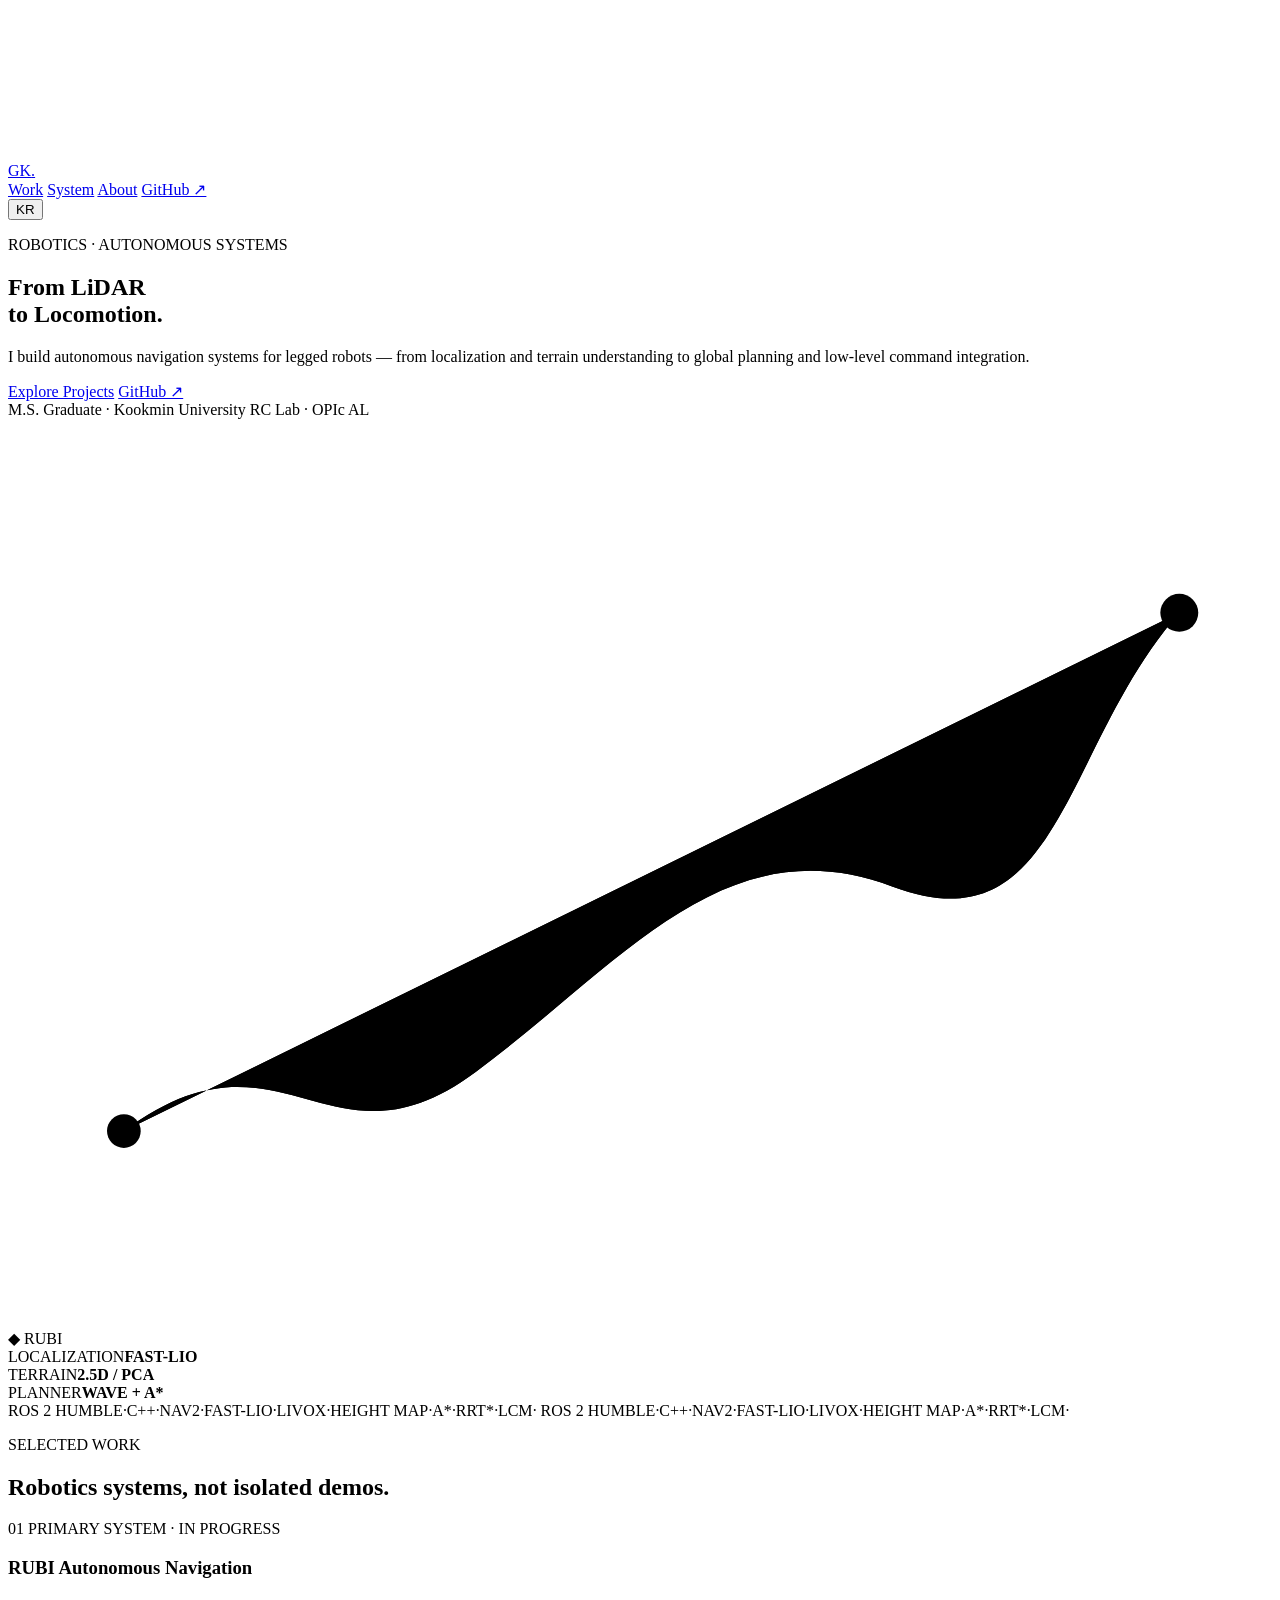
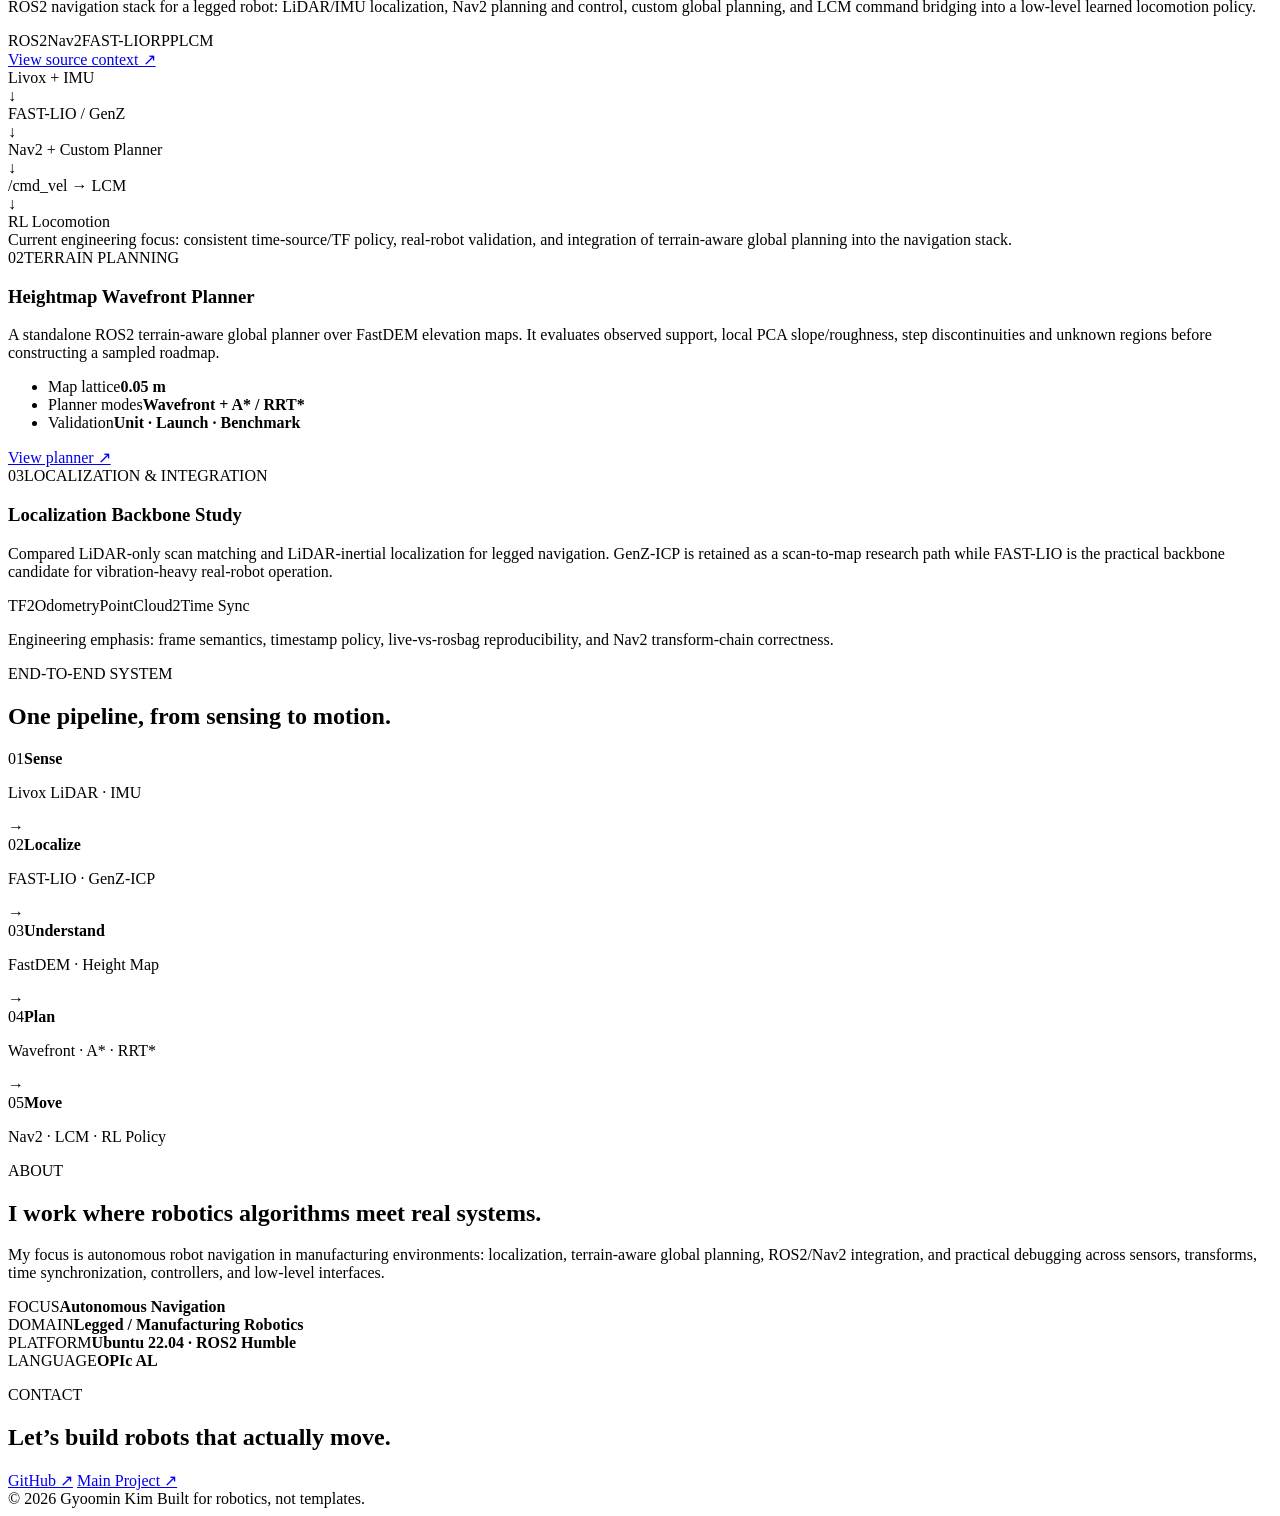
==== index.html @ ecca4120 "feat: add robotics portfolio landing page" ====
<!doctype html>
<html lang="en">
<head>
  <meta charset="utf-8" />
  <meta name="viewport" content="width=device-width, initial-scale=1" />
  <meta name="description" content="Gyoomin Kim — Robotics and Autonomous Systems Engineer. ROS2, Navigation, Localization, Terrain-aware Planning, and Legged Robot Integration." />
  <meta name="theme-color" content="#070b0d" />
  <title>Gyoomin Kim · Robotics & Autonomous Systems</title>
  <link rel="preconnect" href="https://fonts.googleapis.com">
  <link rel="preconnect" href="https://fonts.gstatic.com" crossorigin>
  <link href="https://fonts.googleapis.com/css2?family=Inter:wght@400;500;600;700;800&family=JetBrains+Mono:wght@400;500;600&display=swap" rel="stylesheet">
  <link rel="stylesheet" href="styles.css" />
</head>
<body>
  <canvas id="pointcloud" aria-hidden="true"></canvas>
  <div class="noise" aria-hidden="true"></div>

  <header class="site-header">
    <a class="brand" href="#top" aria-label="Home">GK<span class="brand-dot">.</span></a>
    <nav class="nav" aria-label="Primary navigation">
      <a href="#work">Work</a>
      <a href="#system">System</a>
      <a href="#about">About</a>
      <a href="https://github.com/Kimgyoomin" target="_blank" rel="noreferrer">GitHub ↗</a>
    </nav>
    <button id="langToggle" class="lang-toggle" type="button" aria-label="Toggle language">KR</button>
  </header>

  <main id="top">
    <section class="hero section-shell">
      <div class="hero-copy reveal">
        <p class="eyebrow" data-en="ROBOTICS · AUTONOMOUS SYSTEMS" data-ko="로보틱스 · 자율 시스템">ROBOTICS · AUTONOMOUS SYSTEMS</p>
        <h1>
          <span data-en="From LiDAR" data-ko="LiDAR에서">From LiDAR</span><br />
          <span class="accent-text" data-en="to Locomotion." data-ko="Locomotion까지.">to Locomotion.</span>
        </h1>
        <p class="hero-lead" data-en="I build autonomous navigation systems for legged robots — from localization and terrain understanding to global planning and low-level command integration." data-ko="Legged robot을 위한 자율주행 시스템을 만듭니다. Localization과 지형 이해부터 Global Planning, Low-level command 연동까지 하나의 시스템으로 연결합니다.">I build autonomous navigation systems for legged robots — from localization and terrain understanding to global planning and low-level command integration.</p>
        <div class="hero-actions">
          <a class="btn btn-primary" href="#work" data-en="Explore Projects" data-ko="프로젝트 보기">Explore Projects</a>
          <a class="btn btn-ghost" href="https://github.com/Kimgyoomin" target="_blank" rel="noreferrer">GitHub ↗</a>
        </div>
        <div class="status-line">
          <span class="status-dot"></span>
          <span data-en="M.S. Graduate · Kookmin University RC Lab · OPIc AL" data-ko="석사 졸업 · 국민대학교 RC Lab · OPIc AL">M.S. Graduate · Kookmin University RC Lab · OPIc AL</span>
        </div>
      </div>

      <div class="hero-viz reveal delay-1" aria-label="Autonomous navigation pipeline visualization">
        <div class="viz-grid"></div>
        <svg class="route-svg" viewBox="0 0 600 430" role="img" aria-label="Terrain-aware navigation route">
          <path class="route-shadow" d="M55 338 C130 282, 152 362, 222 310 S340 192, 420 222 S500 156, 556 92" />
          <path class="route" d="M55 338 C130 282, 152 362, 222 310 S340 192, 420 222 S500 156, 556 92" />
          <circle class="route-start" cx="55" cy="338" r="8" />
          <circle class="route-goal" cx="556" cy="92" r="9" />
        </svg>
        <div class="robot-chip">
          <span class="robot-icon">◆</span>
          <span>RUBI</span>
        </div>
        <div class="telemetry telemetry-a"><span>LOCALIZATION</span><strong>FAST-LIO</strong></div>
        <div class="telemetry telemetry-b"><span>TERRAIN</span><strong>2.5D / PCA</strong></div>
        <div class="telemetry telemetry-c"><span>PLANNER</span><strong>WAVE + A*</strong></div>
      </div>
    </section>

    <section class="stack-strip" aria-label="Core technology stack">
      <div class="marquee">
        <div class="marquee-track">
          <span>ROS 2 HUMBLE</span><i>·</i><span>C++</span><i>·</i><span>NAV2</span><i>·</i><span>FAST-LIO</span><i>·</i><span>LIVOX</span><i>·</i><span>HEIGHT MAP</span><i>·</i><span>A*</span><i>·</i><span>RRT*</span><i>·</i><span>LCM</span><i>·</i>
          <span>ROS 2 HUMBLE</span><i>·</i><span>C++</span><i>·</i><span>NAV2</span><i>·</i><span>FAST-LIO</span><i>·</i><span>LIVOX</span><i>·</i><span>HEIGHT MAP</span><i>·</i><span>A*</span><i>·</i><span>RRT*</span><i>·</i><span>LCM</span><i>·</i>
        </div>
      </div>
    </section>

    <section id="work" class="section-shell work-section">
      <div class="section-heading reveal">
        <p class="eyebrow" data-en="SELECTED WORK" data-ko="주요 프로젝트">SELECTED WORK</p>
        <h2 data-en="Robotics systems, not isolated demos." data-ko="단일 데모가 아닌, 연결된 로봇 시스템.">Robotics systems, not isolated demos.</h2>
      </div>

      <article class="project-card project-featured reveal">
        <div class="project-meta">
          <span class="project-index">01</span>
          <span class="project-state" data-en="PRIMARY SYSTEM · IN PROGRESS" data-ko="메인 시스템 · 진행 중">PRIMARY SYSTEM · IN PROGRESS</span>
        </div>
        <div class="project-grid">
          <div>
            <h3>RUBI Autonomous Navigation</h3>
            <p data-en="ROS2 navigation stack for a legged robot: LiDAR/IMU localization, Nav2 planning and control, custom global planning, and LCM command bridging into a low-level learned locomotion policy." data-ko="Legged robot을 위한 ROS2 자율주행 스택입니다. LiDAR/IMU Localization, Nav2 Planning/Control, Custom Global Planning, 그리고 LCM을 통한 Low-level 학습 보행 제어기 연동까지 포함합니다.">ROS2 navigation stack for a legged robot: LiDAR/IMU localization, Nav2 planning and control, custom global planning, and LCM command bridging into a low-level learned locomotion policy.</p>
            <div class="tag-row">
              <span>ROS2</span><span>Nav2</span><span>FAST-LIO</span><span>RPP</span><span>LCM</span>
            </div>
            <a class="text-link" href="https://github.com/Kimgyoomin/navigation_real/tree/rubi_simulation" target="_blank" rel="noreferrer" data-en="View source context ↗" data-ko="소스 보기 ↗">View source context ↗</a>
          </div>
          <div class="mini-architecture" aria-label="RUBI system architecture">
            <div class="arch-node">Livox + IMU</div><span>↓</span>
            <div class="arch-node">FAST-LIO / GenZ</div><span>↓</span>
            <div class="arch-node highlight">Nav2 + Custom Planner</div><span>↓</span>
            <div class="arch-node">/cmd_vel → LCM</div><span>↓</span>
            <div class="arch-node">RL Locomotion</div>
          </div>
        </div>
        <div class="project-footnote" data-en="Current engineering focus: consistent time-source/TF policy, real-robot validation, and integration of terrain-aware global planning into the navigation stack." data-ko="현재 핵심 작업: Time-source/TF 정책 통일, 실차 검증, Terrain-aware Global Planning의 Navigation stack 통합.">Current engineering focus: consistent time-source/TF policy, real-robot validation, and integration of terrain-aware global planning into the navigation stack.</div>
      </article>

      <div class="project-pair">
        <article class="project-card reveal">
          <div class="project-meta"><span class="project-index">02</span><span class="project-state">TERRAIN PLANNING</span></div>
          <h3>Heightmap Wavefront Planner</h3>
          <p data-en="A standalone ROS2 terrain-aware global planner over FastDEM elevation maps. It evaluates observed support, local PCA slope/roughness, step discontinuities and unknown regions before constructing a sampled roadmap." data-ko="FastDEM Elevation Map 위에서 동작하는 ROS2 Terrain-aware Global Planner입니다. Observed support, PCA 기반 slope/roughness, step discontinuity, unknown 영역을 평가한 뒤 sampled roadmap을 구성합니다.">A standalone ROS2 terrain-aware global planner over FastDEM elevation maps. It evaluates observed support, local PCA slope/roughness, step discontinuities and unknown regions before constructing a sampled roadmap.</p>
          <ul class="metric-list">
            <li><span>Map lattice</span><strong>0.05 m</strong></li>
            <li><span>Planner modes</span><strong>Wavefront + A* / RRT*</strong></li>
            <li><span>Validation</span><strong>Unit · Launch · Benchmark</strong></li>
          </ul>
          <a class="text-link" href="https://github.com/Kimgyoomin/navigation_real/tree/rubi_simulation/rubi_heightmap_wavefront_planner" target="_blank" rel="noreferrer">View planner ↗</a>
        </article>

        <article class="project-card reveal delay-1">
          <div class="project-meta"><span class="project-index">03</span><span class="project-state">LOCALIZATION & INTEGRATION</span></div>
          <h3>Localization Backbone Study</h3>
          <p data-en="Compared LiDAR-only scan matching and LiDAR-inertial localization for legged navigation. GenZ-ICP is retained as a scan-to-map research path while FAST-LIO is the practical backbone candidate for vibration-heavy real-robot operation." data-ko="Legged robot navigation을 위해 LiDAR-only scan matching과 LiDAR-Inertial Localization을 비교했습니다. GenZ-ICP는 scan-to-map 연구 경로로 유지하고, 실차 backbone은 FAST-LIO 계열을 중심으로 통합하고 있습니다.">Compared LiDAR-only scan matching and LiDAR-inertial localization for legged navigation. GenZ-ICP is retained as a scan-to-map research path while FAST-LIO is the practical backbone candidate for vibration-heavy real-robot operation.</p>
          <div class="tag-row"><span>TF2</span><span>Odometry</span><span>PointCloud2</span><span>Time Sync</span></div>
          <p class="small-note" data-en="Engineering emphasis: frame semantics, timestamp policy, live-vs-rosbag reproducibility, and Nav2 transform-chain correctness." data-ko="핵심 엔지니어링 포인트: Frame semantics, timestamp policy, live/rosbag 재현성, Nav2 transform chain 검증.">Engineering emphasis: frame semantics, timestamp policy, live-vs-rosbag reproducibility, and Nav2 transform-chain correctness.</p>
        </article>
      </div>
    </section>

    <section id="system" class="section-shell system-section">
      <div class="section-heading reveal">
        <p class="eyebrow" data-en="END-TO-END SYSTEM" data-ko="END-TO-END 시스템">END-TO-END SYSTEM</p>
        <h2 data-en="One pipeline, from sensing to motion." data-ko="센싱부터 모션까지, 하나의 파이프라인.">One pipeline, from sensing to motion.</h2>
      </div>
      <div class="pipeline reveal">
        <div class="pipeline-step"><span>01</span><strong>Sense</strong><p>Livox LiDAR · IMU</p></div>
        <div class="pipeline-arrow">→</div>
        <div class="pipeline-step"><span>02</span><strong>Localize</strong><p>FAST-LIO · GenZ-ICP</p></div>
        <div class="pipeline-arrow">→</div>
        <div class="pipeline-step"><span>03</span><strong>Understand</strong><p>FastDEM · Height Map</p></div>
        <div class="pipeline-arrow">→</div>
        <div class="pipeline-step"><span>04</span><strong>Plan</strong><p>Wavefront · A* · RRT*</p></div>
        <div class="pipeline-arrow">→</div>
        <div class="pipeline-step"><span>05</span><strong>Move</strong><p>Nav2 · LCM · RL Policy</p></div>
      </div>
    </section>

    <section id="about" class="section-shell about-section">
      <div class="about-copy reveal">
        <p class="eyebrow" data-en="ABOUT" data-ko="소개">ABOUT</p>
        <h2 data-en="I work where robotics algorithms meet real systems." data-ko="로봇 알고리즘과 실제 시스템이 만나는 지점을 다룹니다.">I work where robotics algorithms meet real systems.</h2>
        <p data-en="My focus is autonomous robot navigation in manufacturing environments: localization, terrain-aware global planning, ROS2/Nav2 integration, and practical debugging across sensors, transforms, time synchronization, controllers, and low-level interfaces." data-ko="제조 환경 자율주행을 중심으로 Localization, Terrain-aware Global Planning, ROS2/Nav2 통합을 연구합니다. 센서, TF, Time synchronization, Controller, Low-level interface 사이에서 발생하는 실제 시스템 문제를 함께 다룹니다.">My focus is autonomous robot navigation in manufacturing environments: localization, terrain-aware global planning, ROS2/Nav2 integration, and practical debugging across sensors, transforms, time synchronization, controllers, and low-level interfaces.</p>
      </div>
      <div class="about-facts reveal delay-1">
        <div><span>FOCUS</span><strong>Autonomous Navigation</strong></div>
        <div><span>DOMAIN</span><strong>Legged / Manufacturing Robotics</strong></div>
        <div><span>PLATFORM</span><strong>Ubuntu 22.04 · ROS2 Humble</strong></div>
        <div><span>LANGUAGE</span><strong>OPIc AL</strong></div>
      </div>
    </section>

    <section class="contact-section section-shell reveal">
      <p class="eyebrow">CONTACT</p>
      <h2 data-en="Let’s build robots that actually move." data-ko="실제로 움직이는 로봇 시스템을 만들고 싶습니다.">Let’s build robots that actually move.</h2>
      <div class="hero-actions">
        <a class="btn btn-primary" href="https://github.com/Kimgyoomin" target="_blank" rel="noreferrer">GitHub ↗</a>
        <a class="btn btn-ghost" href="https://github.com/Kimgyoomin/navigation_real/tree/rubi_simulation" target="_blank" rel="noreferrer" data-en="Main Project ↗" data-ko="메인 프로젝트 ↗">Main Project ↗</a>
      </div>
    </section>
  </main>

  <footer>
    <span>© 2026 Gyoomin Kim</span>
    <span>Built for robotics, not templates.</span>
  </footer>

  <script src="script.js"></script>
</body>
</html>
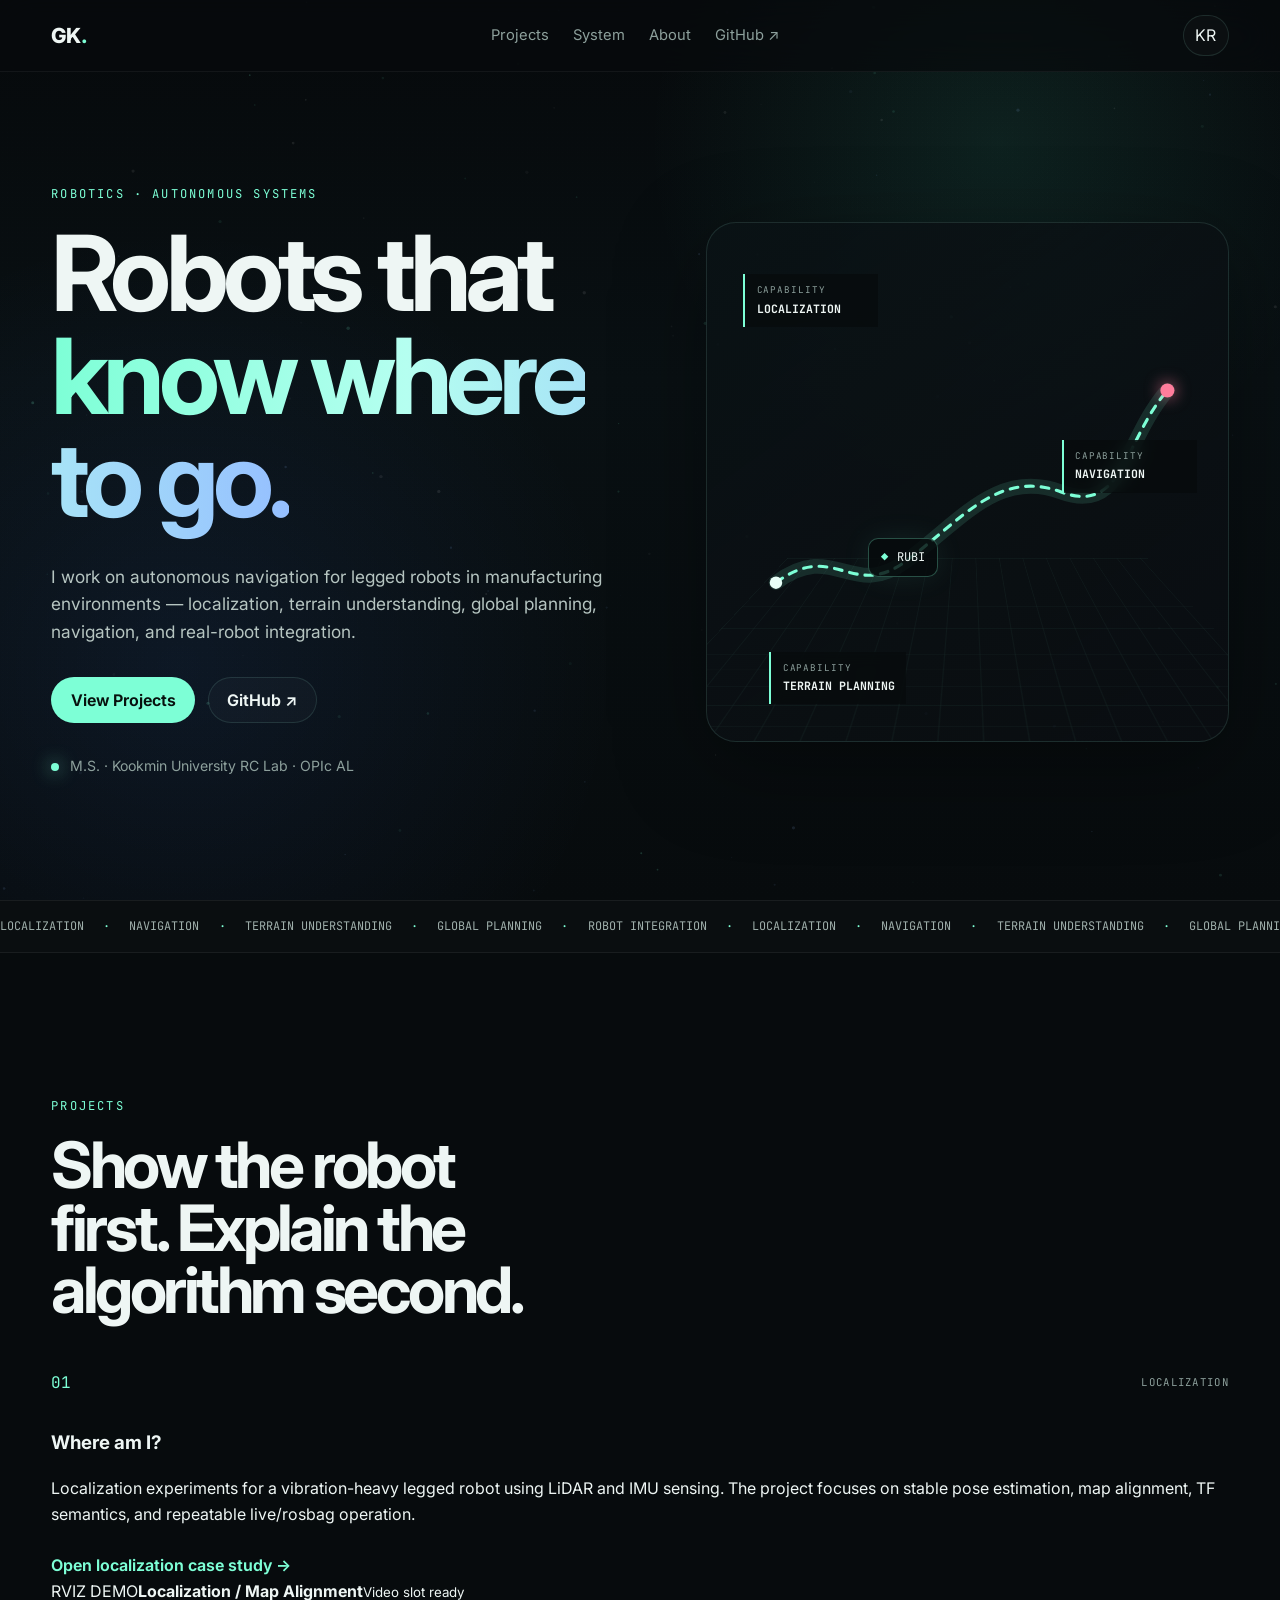
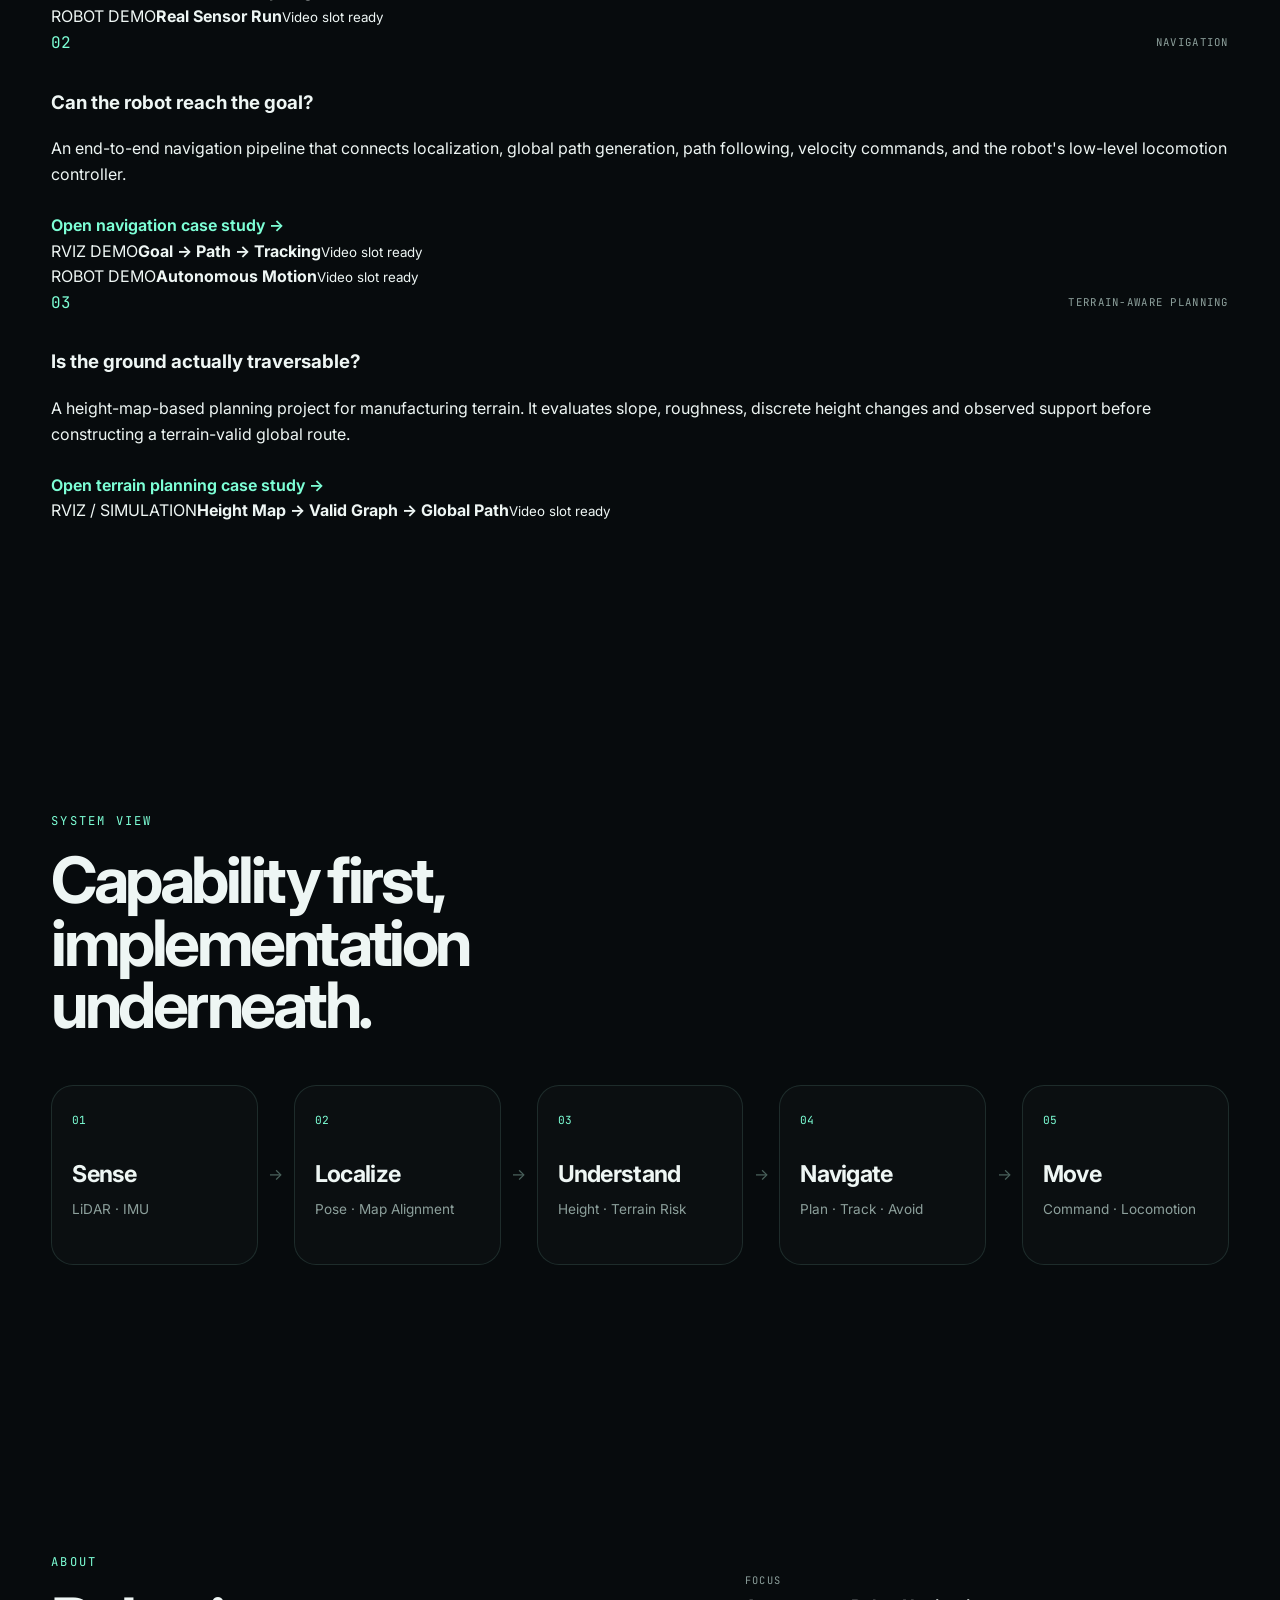
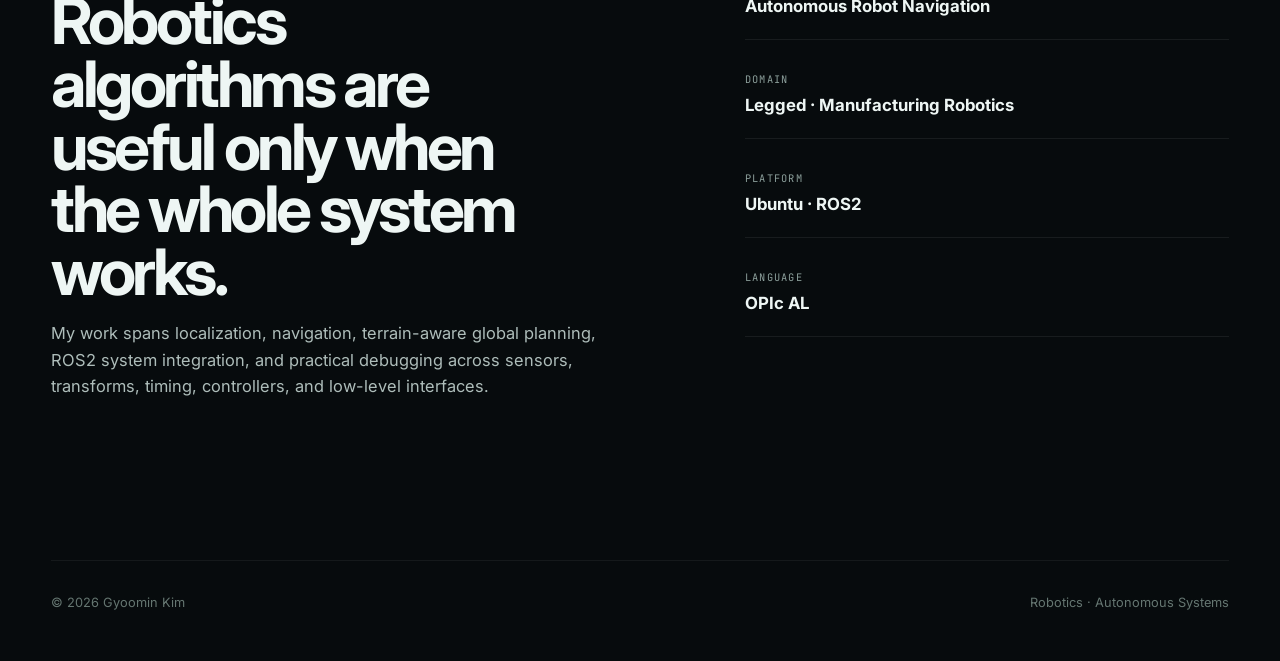
==== commit e838c4ae: "refactor: organize portfolio by robotics capabilities" ====
--- a/index.html
+++ b/index.html
@@ -3,13 +3,14 @@
 <head>
   <meta charset="utf-8" />
   <meta name="viewport" content="width=device-width, initial-scale=1" />
-  <meta name="description" content="Gyoomin Kim — Robotics and Autonomous Systems Engineer. ROS2, Navigation, Localization, Terrain-aware Planning, and Legged Robot Integration." />
+  <meta name="description" content="Gyoomin Kim — Robotics and Autonomous Systems Engineer focused on localization, navigation, terrain-aware planning, and real-robot integration." />
   <meta name="theme-color" content="#070b0d" />
   <title>Gyoomin Kim · Robotics & Autonomous Systems</title>
   <link rel="preconnect" href="https://fonts.googleapis.com">
   <link rel="preconnect" href="https://fonts.gstatic.com" crossorigin>
   <link href="https://fonts.googleapis.com/css2?family=Inter:wght@400;500;600;700;800&family=JetBrains+Mono:wght@400;500;600&display=swap" rel="stylesheet">
   <link rel="stylesheet" href="styles.css" />
+  <link rel="stylesheet" href="v2.css" />
 </head>
 <body>
   <canvas id="pointcloud" aria-hidden="true"></canvas>
@@ -18,7 +19,7 @@
   <header class="site-header">
     <a class="brand" href="#top" aria-label="Home">GK<span class="brand-dot">.</span></a>
     <nav class="nav" aria-label="Primary navigation">
-      <a href="#work">Work</a>
+      <a href="#projects">Projects</a>
       <a href="#system">System</a>
       <a href="#about">About</a>
       <a href="https://github.com/Kimgyoomin" target="_blank" rel="noreferrer">GitHub ↗</a>
@@ -27,152 +28,103 @@
   </header>
 
   <main id="top">
-    <section class="hero section-shell">
+    <section class="hero section-shell hero-v2">
       <div class="hero-copy reveal">
         <p class="eyebrow" data-en="ROBOTICS · AUTONOMOUS SYSTEMS" data-ko="로보틱스 · 자율 시스템">ROBOTICS · AUTONOMOUS SYSTEMS</p>
-        <h1>
-          <span data-en="From LiDAR" data-ko="LiDAR에서">From LiDAR</span><br />
-          <span class="accent-text" data-en="to Locomotion." data-ko="Locomotion까지.">to Locomotion.</span>
-        </h1>
-        <p class="hero-lead" data-en="I build autonomous navigation systems for legged robots — from localization and terrain understanding to global planning and low-level command integration." data-ko="Legged robot을 위한 자율주행 시스템을 만듭니다. Localization과 지형 이해부터 Global Planning, Low-level command 연동까지 하나의 시스템으로 연결합니다.">I build autonomous navigation systems for legged robots — from localization and terrain understanding to global planning and low-level command integration.</p>
+        <h1><span data-en="Robots that" data-ko="현장에서">Robots that</span><br><span class="accent-text" data-en="know where to go." data-ko="길을 아는 로봇.">know where to go.</span></h1>
+        <p class="hero-lead" data-en="I work on autonomous navigation for legged robots in manufacturing environments — localization, terrain understanding, global planning, navigation, and real-robot integration." data-ko="제조 환경의 Legged Robot 자율주행을 연구합니다. Localization, 지형 이해, Global Planning, Navigation, 그리고 실제 로봇 시스템 통합까지 다룹니다.">I work on autonomous navigation for legged robots in manufacturing environments — localization, terrain understanding, global planning, navigation, and real-robot integration.</p>
         <div class="hero-actions">
-          <a class="btn btn-primary" href="#work" data-en="Explore Projects" data-ko="프로젝트 보기">Explore Projects</a>
+          <a class="btn btn-primary" href="#projects" data-en="View Projects" data-ko="프로젝트 보기">View Projects</a>
           <a class="btn btn-ghost" href="https://github.com/Kimgyoomin" target="_blank" rel="noreferrer">GitHub ↗</a>
         </div>
-        <div class="status-line">
-          <span class="status-dot"></span>
-          <span data-en="M.S. Graduate · Kookmin University RC Lab · OPIc AL" data-ko="석사 졸업 · 국민대학교 RC Lab · OPIc AL">M.S. Graduate · Kookmin University RC Lab · OPIc AL</span>
-        </div>
+        <div class="status-line"><span class="status-dot"></span><span data-en="M.S. · Kookmin University RC Lab · OPIc AL" data-ko="석사 · 국민대학교 RC Lab · OPIc AL">M.S. · Kookmin University RC Lab · OPIc AL</span></div>
       </div>
 
-      <div class="hero-viz reveal delay-1" aria-label="Autonomous navigation pipeline visualization">
+      <div class="hero-viz reveal delay-1" aria-label="Autonomous robot navigation visualization">
         <div class="viz-grid"></div>
-        <svg class="route-svg" viewBox="0 0 600 430" role="img" aria-label="Terrain-aware navigation route">
+        <svg class="route-svg" viewBox="0 0 600 430" role="img" aria-label="Robot navigation route">
           <path class="route-shadow" d="M55 338 C130 282, 152 362, 222 310 S340 192, 420 222 S500 156, 556 92" />
           <path class="route" d="M55 338 C130 282, 152 362, 222 310 S340 192, 420 222 S500 156, 556 92" />
           <circle class="route-start" cx="55" cy="338" r="8" />
           <circle class="route-goal" cx="556" cy="92" r="9" />
         </svg>
-        <div class="robot-chip">
-          <span class="robot-icon">◆</span>
-          <span>RUBI</span>
-        </div>
-        <div class="telemetry telemetry-a"><span>LOCALIZATION</span><strong>FAST-LIO</strong></div>
-        <div class="telemetry telemetry-b"><span>TERRAIN</span><strong>2.5D / PCA</strong></div>
-        <div class="telemetry telemetry-c"><span>PLANNER</span><strong>WAVE + A*</strong></div>
+        <div class="robot-chip"><span class="robot-icon">◆</span><span>RUBI</span></div>
+        <div class="telemetry telemetry-a"><span>CAPABILITY</span><strong>LOCALIZATION</strong></div>
+        <div class="telemetry telemetry-b"><span>CAPABILITY</span><strong>NAVIGATION</strong></div>
+        <div class="telemetry telemetry-c"><span>CAPABILITY</span><strong>TERRAIN PLANNING</strong></div>
       </div>
     </section>
 
-    <section class="stack-strip" aria-label="Core technology stack">
-      <div class="marquee">
-        <div class="marquee-track">
-          <span>ROS 2 HUMBLE</span><i>·</i><span>C++</span><i>·</i><span>NAV2</span><i>·</i><span>FAST-LIO</span><i>·</i><span>LIVOX</span><i>·</i><span>HEIGHT MAP</span><i>·</i><span>A*</span><i>·</i><span>RRT*</span><i>·</i><span>LCM</span><i>·</i>
-          <span>ROS 2 HUMBLE</span><i>·</i><span>C++</span><i>·</i><span>NAV2</span><i>·</i><span>FAST-LIO</span><i>·</i><span>LIVOX</span><i>·</i><span>HEIGHT MAP</span><i>·</i><span>A*</span><i>·</i><span>RRT*</span><i>·</i><span>LCM</span><i>·</i>
-        </div>
-      </div>
+    <section class="stack-strip" aria-label="Robotics capability areas">
+      <div class="marquee"><div class="marquee-track">
+        <span>LOCALIZATION</span><i>·</i><span>NAVIGATION</span><i>·</i><span>TERRAIN UNDERSTANDING</span><i>·</i><span>GLOBAL PLANNING</span><i>·</i><span>ROBOT INTEGRATION</span><i>·</i>
+        <span>LOCALIZATION</span><i>·</i><span>NAVIGATION</span><i>·</i><span>TERRAIN UNDERSTANDING</span><i>·</i><span>GLOBAL PLANNING</span><i>·</i><span>ROBOT INTEGRATION</span><i>·</i>
+      </div></div>
     </section>
 
-    <section id="work" class="section-shell work-section">
+    <section id="projects" class="section-shell work-section">
       <div class="section-heading reveal">
-        <p class="eyebrow" data-en="SELECTED WORK" data-ko="주요 프로젝트">SELECTED WORK</p>
-        <h2 data-en="Robotics systems, not isolated demos." data-ko="단일 데모가 아닌, 연결된 로봇 시스템.">Robotics systems, not isolated demos.</h2>
+        <p class="eyebrow" data-en="PROJECTS" data-ko="프로젝트">PROJECTS</p>
+        <h2 data-en="Show the robot first. Explain the algorithm second." data-ko="먼저 로봇이 무엇을 했는지, 그 다음 알고리즘을 설명합니다.">Show the robot first. Explain the algorithm second.</h2>
       </div>
 
-      <article class="project-card project-featured reveal">
-        <div class="project-meta">
-          <span class="project-index">01</span>
-          <span class="project-state" data-en="PRIMARY SYSTEM · IN PROGRESS" data-ko="메인 시스템 · 진행 중">PRIMARY SYSTEM · IN PROGRESS</span>
+      <article class="capability-card reveal">
+        <div class="capability-copy">
+          <div class="project-meta"><span class="project-index">01</span><span class="project-state">LOCALIZATION</span></div>
+          <h3 data-en="Where am I?" data-ko="로봇은 어디에 있는가?">Where am I?</h3>
+          <p data-en="Localization experiments for a vibration-heavy legged robot using LiDAR and IMU sensing. The project focuses on stable pose estimation, map alignment, TF semantics, and repeatable live/rosbag operation." data-ko="진동이 큰 Legged Robot에서 LiDAR와 IMU를 이용해 안정적인 위치 추정을 수행하는 프로젝트입니다. Pose estimation, map alignment, TF 구조, live/rosbag 재현성을 다룹니다.">Localization experiments for a vibration-heavy legged robot using LiDAR and IMU sensing. The project focuses on stable pose estimation, map alignment, TF semantics, and repeatable live/rosbag operation.</p>
+          <a class="text-link" href="localization.html" data-en="Open localization case study →" data-ko="Localization 상세 보기 →">Open localization case study →</a>
         </div>
-        <div class="project-grid">
-          <div>
-            <h3>RUBI Autonomous Navigation</h3>
-            <p data-en="ROS2 navigation stack for a legged robot: LiDAR/IMU localization, Nav2 planning and control, custom global planning, and LCM command bridging into a low-level learned locomotion policy." data-ko="Legged robot을 위한 ROS2 자율주행 스택입니다. LiDAR/IMU Localization, Nav2 Planning/Control, Custom Global Planning, 그리고 LCM을 통한 Low-level 학습 보행 제어기 연동까지 포함합니다.">ROS2 navigation stack for a legged robot: LiDAR/IMU localization, Nav2 planning and control, custom global planning, and LCM command bridging into a low-level learned locomotion policy.</p>
-            <div class="tag-row">
-              <span>ROS2</span><span>Nav2</span><span>FAST-LIO</span><span>RPP</span><span>LCM</span>
-            </div>
-            <a class="text-link" href="https://github.com/Kimgyoomin/navigation_real/tree/rubi_simulation" target="_blank" rel="noreferrer" data-en="View source context ↗" data-ko="소스 보기 ↗">View source context ↗</a>
-          </div>
-          <div class="mini-architecture" aria-label="RUBI system architecture">
-            <div class="arch-node">Livox + IMU</div><span>↓</span>
-            <div class="arch-node">FAST-LIO / GenZ</div><span>↓</span>
-            <div class="arch-node highlight">Nav2 + Custom Planner</div><span>↓</span>
-            <div class="arch-node">/cmd_vel → LCM</div><span>↓</span>
-            <div class="arch-node">RL Locomotion</div>
-          </div>
+        <div class="media-pair">
+          <div class="media-slot"><span>RVIZ DEMO</span><strong>Localization / Map Alignment</strong><small data-en="Video slot ready" data-ko="영상 삽입 예정">Video slot ready</small></div>
+          <div class="media-slot"><span>ROBOT DEMO</span><strong>Real Sensor Run</strong><small data-en="Video slot ready" data-ko="영상 삽입 예정">Video slot ready</small></div>
         </div>
-        <div class="project-footnote" data-en="Current engineering focus: consistent time-source/TF policy, real-robot validation, and integration of terrain-aware global planning into the navigation stack." data-ko="현재 핵심 작업: Time-source/TF 정책 통일, 실차 검증, Terrain-aware Global Planning의 Navigation stack 통합.">Current engineering focus: consistent time-source/TF policy, real-robot validation, and integration of terrain-aware global planning into the navigation stack.</div>
       </article>
 
-      <div class="project-pair">
-        <article class="project-card reveal">
-          <div class="project-meta"><span class="project-index">02</span><span class="project-state">TERRAIN PLANNING</span></div>
-          <h3>Heightmap Wavefront Planner</h3>
-          <p data-en="A standalone ROS2 terrain-aware global planner over FastDEM elevation maps. It evaluates observed support, local PCA slope/roughness, step discontinuities and unknown regions before constructing a sampled roadmap." data-ko="FastDEM Elevation Map 위에서 동작하는 ROS2 Terrain-aware Global Planner입니다. Observed support, PCA 기반 slope/roughness, step discontinuity, unknown 영역을 평가한 뒤 sampled roadmap을 구성합니다.">A standalone ROS2 terrain-aware global planner over FastDEM elevation maps. It evaluates observed support, local PCA slope/roughness, step discontinuities and unknown regions before constructing a sampled roadmap.</p>
-          <ul class="metric-list">
-            <li><span>Map lattice</span><strong>0.05 m</strong></li>
-            <li><span>Planner modes</span><strong>Wavefront + A* / RRT*</strong></li>
-            <li><span>Validation</span><strong>Unit · Launch · Benchmark</strong></li>
-          </ul>
-          <a class="text-link" href="https://github.com/Kimgyoomin/navigation_real/tree/rubi_simulation/rubi_heightmap_wavefront_planner" target="_blank" rel="noreferrer">View planner ↗</a>
-        </article>
+      <article class="capability-card reveal">
+        <div class="capability-copy">
+          <div class="project-meta"><span class="project-index">02</span><span class="project-state">NAVIGATION</span></div>
+          <h3 data-en="Can the robot reach the goal?" data-ko="로봇이 목표점까지 갈 수 있는가?">Can the robot reach the goal?</h3>
+          <p data-en="An end-to-end navigation pipeline that connects localization, global path generation, path following, velocity commands, and the robot's low-level locomotion controller." data-ko="Localization, Global Path 생성, Path Following, Velocity Command, 그리고 Low-level Locomotion Controller를 연결한 End-to-End Navigation 프로젝트입니다.">An end-to-end navigation pipeline that connects localization, global path generation, path following, velocity commands, and the robot's low-level locomotion controller.</p>
+          <a class="text-link" href="navigation.html" data-en="Open navigation case study →" data-ko="Navigation 상세 보기 →">Open navigation case study →</a>
+        </div>
+        <div class="media-pair">
+          <div class="media-slot"><span>RVIZ DEMO</span><strong>Goal → Path → Tracking</strong><small data-en="Video slot ready" data-ko="영상 삽입 예정">Video slot ready</small></div>
+          <div class="media-slot"><span>ROBOT DEMO</span><strong>Autonomous Motion</strong><small data-en="Video slot ready" data-ko="영상 삽입 예정">Video slot ready</small></div>
+        </div>
+      </article>
 
-        <article class="project-card reveal delay-1">
-          <div class="project-meta"><span class="project-index">03</span><span class="project-state">LOCALIZATION & INTEGRATION</span></div>
-          <h3>Localization Backbone Study</h3>
-          <p data-en="Compared LiDAR-only scan matching and LiDAR-inertial localization for legged navigation. GenZ-ICP is retained as a scan-to-map research path while FAST-LIO is the practical backbone candidate for vibration-heavy real-robot operation." data-ko="Legged robot navigation을 위해 LiDAR-only scan matching과 LiDAR-Inertial Localization을 비교했습니다. GenZ-ICP는 scan-to-map 연구 경로로 유지하고, 실차 backbone은 FAST-LIO 계열을 중심으로 통합하고 있습니다.">Compared LiDAR-only scan matching and LiDAR-inertial localization for legged navigation. GenZ-ICP is retained as a scan-to-map research path while FAST-LIO is the practical backbone candidate for vibration-heavy real-robot operation.</p>
-          <div class="tag-row"><span>TF2</span><span>Odometry</span><span>PointCloud2</span><span>Time Sync</span></div>
-          <p class="small-note" data-en="Engineering emphasis: frame semantics, timestamp policy, live-vs-rosbag reproducibility, and Nav2 transform-chain correctness." data-ko="핵심 엔지니어링 포인트: Frame semantics, timestamp policy, live/rosbag 재현성, Nav2 transform chain 검증.">Engineering emphasis: frame semantics, timestamp policy, live-vs-rosbag reproducibility, and Nav2 transform-chain correctness.</p>
-        </article>
-      </div>
+      <article class="capability-card reveal">
+        <div class="capability-copy">
+          <div class="project-meta"><span class="project-index">03</span><span class="project-state">TERRAIN-AWARE PLANNING</span></div>
+          <h3 data-en="Is the ground actually traversable?" data-ko="이 지형을 실제로 통과할 수 있는가?">Is the ground actually traversable?</h3>
+          <p data-en="A height-map-based planning project for manufacturing terrain. It evaluates slope, roughness, discrete height changes and observed support before constructing a terrain-valid global route." data-ko="제조 환경의 Height Map을 이용해 slope, roughness, 단차, observed support를 평가하고, 실제 통과 가능한 지형 위에서 전역 경로를 생성하는 프로젝트입니다.">A height-map-based planning project for manufacturing terrain. It evaluates slope, roughness, discrete height changes and observed support before constructing a terrain-valid global route.</p>
+          <a class="text-link" href="terrain-planning.html" data-en="Open terrain planning case study →" data-ko="Terrain Planning 상세 보기 →">Open terrain planning case study →</a>
+        </div>
+        <div class="media-pair">
+          <div class="media-slot media-slot-wide"><span>RVIZ / SIMULATION</span><strong>Height Map → Valid Graph → Global Path</strong><small data-en="Video slot ready" data-ko="영상 삽입 예정">Video slot ready</small></div>
+        </div>
+      </article>
     </section>
 
     <section id="system" class="section-shell system-section">
-      <div class="section-heading reveal">
-        <p class="eyebrow" data-en="END-TO-END SYSTEM" data-ko="END-TO-END 시스템">END-TO-END SYSTEM</p>
-        <h2 data-en="One pipeline, from sensing to motion." data-ko="센싱부터 모션까지, 하나의 파이프라인.">One pipeline, from sensing to motion.</h2>
-      </div>
+      <div class="section-heading reveal"><p class="eyebrow" data-en="SYSTEM VIEW" data-ko="시스템 구조">SYSTEM VIEW</p><h2 data-en="Capability first, implementation underneath." data-ko="대표 페이지는 기능 중심, 구현은 세부 페이지에서.">Capability first, implementation underneath.</h2></div>
       <div class="pipeline reveal">
-        <div class="pipeline-step"><span>01</span><strong>Sense</strong><p>Livox LiDAR · IMU</p></div>
-        <div class="pipeline-arrow">→</div>
-        <div class="pipeline-step"><span>02</span><strong>Localize</strong><p>FAST-LIO · GenZ-ICP</p></div>
-        <div class="pipeline-arrow">→</div>
-        <div class="pipeline-step"><span>03</span><strong>Understand</strong><p>FastDEM · Height Map</p></div>
-        <div class="pipeline-arrow">→</div>
-        <div class="pipeline-step"><span>04</span><strong>Plan</strong><p>Wavefront · A* · RRT*</p></div>
-        <div class="pipeline-arrow">→</div>
-        <div class="pipeline-step"><span>05</span><strong>Move</strong><p>Nav2 · LCM · RL Policy</p></div>
+        <div class="pipeline-step"><span>01</span><strong>Sense</strong><p>LiDAR · IMU</p></div><div class="pipeline-arrow">→</div>
+        <div class="pipeline-step"><span>02</span><strong>Localize</strong><p>Pose · Map Alignment</p></div><div class="pipeline-arrow">→</div>
+        <div class="pipeline-step"><span>03</span><strong>Understand</strong><p>Height · Terrain Risk</p></div><div class="pipeline-arrow">→</div>
+        <div class="pipeline-step"><span>04</span><strong>Navigate</strong><p>Plan · Track · Avoid</p></div><div class="pipeline-arrow">→</div>
+        <div class="pipeline-step"><span>05</span><strong>Move</strong><p>Command · Locomotion</p></div>
       </div>
     </section>
 
     <section id="about" class="section-shell about-section">
-      <div class="about-copy reveal">
-        <p class="eyebrow" data-en="ABOUT" data-ko="소개">ABOUT</p>
-        <h2 data-en="I work where robotics algorithms meet real systems." data-ko="로봇 알고리즘과 실제 시스템이 만나는 지점을 다룹니다.">I work where robotics algorithms meet real systems.</h2>
-        <p data-en="My focus is autonomous robot navigation in manufacturing environments: localization, terrain-aware global planning, ROS2/Nav2 integration, and practical debugging across sensors, transforms, time synchronization, controllers, and low-level interfaces." data-ko="제조 환경 자율주행을 중심으로 Localization, Terrain-aware Global Planning, ROS2/Nav2 통합을 연구합니다. 센서, TF, Time synchronization, Controller, Low-level interface 사이에서 발생하는 실제 시스템 문제를 함께 다룹니다.">My focus is autonomous robot navigation in manufacturing environments: localization, terrain-aware global planning, ROS2/Nav2 integration, and practical debugging across sensors, transforms, time synchronization, controllers, and low-level interfaces.</p>
-      </div>
-      <div class="about-facts reveal delay-1">
-        <div><span>FOCUS</span><strong>Autonomous Navigation</strong></div>
-        <div><span>DOMAIN</span><strong>Legged / Manufacturing Robotics</strong></div>
-        <div><span>PLATFORM</span><strong>Ubuntu 22.04 · ROS2 Humble</strong></div>
-        <div><span>LANGUAGE</span><strong>OPIc AL</strong></div>
-      </div>
-    </section>
-
-    <section class="contact-section section-shell reveal">
-      <p class="eyebrow">CONTACT</p>
-      <h2 data-en="Let’s build robots that actually move." data-ko="실제로 움직이는 로봇 시스템을 만들고 싶습니다.">Let’s build robots that actually move.</h2>
-      <div class="hero-actions">
-        <a class="btn btn-primary" href="https://github.com/Kimgyoomin" target="_blank" rel="noreferrer">GitHub ↗</a>
-        <a class="btn btn-ghost" href="https://github.com/Kimgyoomin/navigation_real/tree/rubi_simulation" target="_blank" rel="noreferrer" data-en="Main Project ↗" data-ko="메인 프로젝트 ↗">Main Project ↗</a>
-      </div>
+      <div class="about-copy reveal"><p class="eyebrow" data-en="ABOUT" data-ko="소개">ABOUT</p><h2 data-en="Robotics algorithms are useful only when the whole system works." data-ko="알고리즘 하나보다, 전체 로봇 시스템이 실제로 동작하는 것을 중요하게 생각합니다.">Robotics algorithms are useful only when the whole system works.</h2><p data-en="My work spans localization, navigation, terrain-aware global planning, ROS2 system integration, and practical debugging across sensors, transforms, timing, controllers, and low-level interfaces." data-ko="Localization, Navigation, Terrain-aware Global Planning, ROS2 System Integration을 중심으로 센서, TF, 시간 동기화, Controller, Low-level Interface까지 실제 시스템 문제를 다룹니다.">My work spans localization, navigation, terrain-aware global planning, ROS2 system integration, and practical debugging across sensors, transforms, timing, controllers, and low-level interfaces.</p></div>
+      <div class="about-facts reveal delay-1"><div><span>FOCUS</span><strong>Autonomous Robot Navigation</strong></div><div><span>DOMAIN</span><strong>Legged · Manufacturing Robotics</strong></div><div><span>PLATFORM</span><strong>Ubuntu · ROS2</strong></div><div><span>LANGUAGE</span><strong>OPIc AL</strong></div></div>
     </section>
   </main>
 
-  <footer>
-    <span>© 2026 Gyoomin Kim</span>
-    <span>Built for robotics, not templates.</span>
-  </footer>
-
+  <footer><span>© 2026 Gyoomin Kim</span><span>Robotics · Autonomous Systems</span></footer>
   <script src="script.js"></script>
 </body>
 </html>
--- a/styles.css
+++ b/styles.css
@@ -0,0 +1,368 @@
+:root {
+  --bg: #070b0d;
+  --panel: rgba(14, 21, 24, 0.82);
+  --panel-2: rgba(19, 28, 32, 0.92);
+  --text: #eef6f4;
+  --muted: #8da09c;
+  --line: rgba(160, 255, 225, 0.12);
+  --accent: #7dffd6;
+  --accent-2: #95bfff;
+  --danger: #ff7d9c;
+  --shadow: 0 24px 90px rgba(0, 0, 0, 0.35);
+}
+
+* { box-sizing: border-box; }
+html { scroll-behavior: smooth; }
+body {
+  margin: 0;
+  color: var(--text);
+  background: var(--bg);
+  font-family: Inter, system-ui, -apple-system, BlinkMacSystemFont, "Segoe UI", sans-serif;
+  line-height: 1.6;
+  overflow-x: hidden;
+}
+
+a { color: inherit; text-decoration: none; }
+button { font: inherit; }
+
+#pointcloud {
+  position: fixed;
+  inset: 0;
+  width: 100%;
+  height: 100%;
+  opacity: .32;
+  z-index: -3;
+}
+
+.noise {
+  pointer-events: none;
+  position: fixed;
+  inset: 0;
+  z-index: -2;
+  opacity: .06;
+  background-image: radial-gradient(rgba(255,255,255,.9) .45px, transparent .45px);
+  background-size: 5px 5px;
+  mix-blend-mode: soft-light;
+}
+
+body::before {
+  content: "";
+  position: fixed;
+  inset: 0;
+  z-index: -4;
+  background:
+    radial-gradient(circle at 78% 16%, rgba(72, 226, 183, .10), transparent 28%),
+    radial-gradient(circle at 14% 74%, rgba(68, 132, 255, .09), transparent 34%),
+    linear-gradient(180deg, #06090b 0%, #091013 42%, #070b0d 100%);
+}
+
+.site-header {
+  position: sticky;
+  top: 0;
+  z-index: 20;
+  min-height: 72px;
+  display: flex;
+  align-items: center;
+  justify-content: space-between;
+  padding: 0 4vw;
+  border-bottom: 1px solid rgba(255,255,255,.05);
+  background: rgba(7, 11, 13, .72);
+  backdrop-filter: blur(18px);
+}
+
+.brand {
+  font-weight: 800;
+  letter-spacing: -.04em;
+  font-size: 1.3rem;
+}
+.brand-dot { color: var(--accent); }
+
+.nav { display: flex; gap: 1.5rem; color: var(--muted); font-size: .92rem; }
+.nav a:hover { color: var(--text); }
+
+.lang-toggle {
+  color: var(--text);
+  border: 1px solid var(--line);
+  border-radius: 999px;
+  background: rgba(255,255,255,.02);
+  padding: .42rem .72rem;
+  cursor: pointer;
+}
+.lang-toggle:hover { border-color: rgba(125,255,214,.38); }
+
+.section-shell {
+  width: min(1180px, 92vw);
+  margin: 0 auto;
+}
+
+.hero {
+  min-height: calc(100vh - 72px);
+  display: grid;
+  grid-template-columns: 1.05fr .95fr;
+  align-items: center;
+  gap: clamp(2rem, 6vw, 6rem);
+  padding: 8vh 0 9vh;
+}
+
+.eyebrow {
+  margin: 0 0 1.1rem;
+  font-family: "JetBrains Mono", monospace;
+  font-size: .76rem;
+  letter-spacing: .18em;
+  color: var(--accent);
+}
+
+.hero h1,
+.section-heading h2,
+.about-copy h2,
+.contact-section h2 {
+  margin: 0;
+  letter-spacing: -.055em;
+  line-height: .98;
+}
+
+.hero h1 {
+  font-size: clamp(3.9rem, 8.2vw, 8.4rem);
+  max-width: 9ch;
+}
+.accent-text {
+  color: transparent;
+  background: linear-gradient(90deg, var(--accent), #b5fff0 46%, var(--accent-2));
+  background-clip: text;
+  -webkit-background-clip: text;
+}
+
+.hero-lead {
+  margin: 2rem 0 0;
+  max-width: 660px;
+  font-size: clamp(1rem, 1.35vw, 1.2rem);
+  color: #b6c5c1;
+}
+
+.hero-actions { display: flex; gap: .8rem; flex-wrap: wrap; margin-top: 2rem; }
+.btn {
+  display: inline-flex;
+  align-items: center;
+  justify-content: center;
+  min-height: 46px;
+  border-radius: 999px;
+  padding: 0 1.15rem;
+  font-weight: 650;
+  border: 1px solid transparent;
+  transition: transform .2s ease, border-color .2s ease, background .2s ease;
+}
+.btn:hover { transform: translateY(-2px); }
+.btn-primary { background: var(--accent); color: #07100d; }
+.btn-ghost { border-color: var(--line); background: rgba(255,255,255,.025); }
+.btn-ghost:hover { border-color: rgba(125,255,214,.3); }
+
+.status-line {
+  margin-top: 2rem;
+  display: flex;
+  align-items: center;
+  gap: .65rem;
+  color: var(--muted);
+  font-size: .88rem;
+}
+.status-dot {
+  width: 8px;
+  height: 8px;
+  border-radius: 50%;
+  background: var(--accent);
+  box-shadow: 0 0 18px rgba(125,255,214,.85);
+}
+
+.hero-viz {
+  position: relative;
+  min-height: 520px;
+  border: 1px solid var(--line);
+  border-radius: 30px;
+  overflow: hidden;
+  background: linear-gradient(145deg, rgba(10,18,21,.94), rgba(11,14,18,.78));
+  box-shadow: var(--shadow);
+}
+.viz-grid {
+  position: absolute;
+  inset: 0;
+  background-image:
+    linear-gradient(rgba(125,255,214,.055) 1px, transparent 1px),
+    linear-gradient(90deg, rgba(125,255,214,.055) 1px, transparent 1px);
+  background-size: 34px 34px;
+  transform: perspective(600px) rotateX(58deg) scale(1.35) translateY(4%);
+  transform-origin: bottom;
+  opacity: .65;
+}
+.route-svg { position: absolute; inset: 9% 5% 8%; width: 90%; height: 84%; }
+.route,
+.route-shadow { fill: none; stroke-linecap: round; }
+.route-shadow { stroke: rgba(125,255,214,.12); stroke-width: 19; }
+.route { stroke: var(--accent); stroke-width: 4; stroke-dasharray: 10 10; animation: routeFlow 8s linear infinite; }
+.route-start { fill: #e9fff8; }
+.route-goal { fill: var(--danger); filter: drop-shadow(0 0 10px rgba(255,125,156,.8)); }
+@keyframes routeFlow { to { stroke-dashoffset: -160; } }
+
+.robot-chip {
+  position: absolute;
+  left: 31%;
+  top: 61%;
+  display: inline-flex;
+  gap: .55rem;
+  align-items: center;
+  padding: .55rem .75rem;
+  border: 1px solid rgba(125,255,214,.28);
+  border-radius: 10px;
+  background: rgba(7,11,13,.82);
+  font-family: "JetBrains Mono", monospace;
+  font-size: .75rem;
+  box-shadow: 0 0 30px rgba(125,255,214,.08);
+}
+.robot-icon { color: var(--accent); }
+
+.telemetry {
+  position: absolute;
+  min-width: 135px;
+  border-left: 2px solid var(--accent);
+  background: rgba(7,11,13,.74);
+  backdrop-filter: blur(8px);
+  padding: .55rem .7rem;
+  font-family: "JetBrains Mono", monospace;
+}
+.telemetry span { display: block; color: var(--muted); font-size: .58rem; letter-spacing: .1em; }
+.telemetry strong { display: block; margin-top: .1rem; font-size: .72rem; }
+.telemetry-a { left: 7%; top: 10%; }
+.telemetry-b { right: 6%; top: 42%; }
+.telemetry-c { left: 12%; bottom: 7%; }
+
+.stack-strip {
+  overflow: hidden;
+  border-top: 1px solid rgba(255,255,255,.06);
+  border-bottom: 1px solid rgba(255,255,255,.06);
+  background: rgba(255,255,255,.016);
+}
+.marquee { overflow: hidden; white-space: nowrap; }
+.marquee-track {
+  width: max-content;
+  display: flex;
+  align-items: center;
+  gap: 1.2rem;
+  padding: 1rem 0;
+  color: #9fafab;
+  font-family: "JetBrains Mono", monospace;
+  font-size: .74rem;
+  animation: marquee 28s linear infinite;
+}
+.marquee-track i { color: var(--accent); font-style: normal; }
+@keyframes marquee { to { transform: translateX(-50%); } }
+
+.work-section,
+.system-section,
+.about-section,
+.contact-section { padding: 9rem 0; }
+
+.section-heading { margin-bottom: 3rem; }
+.section-heading h2,
+.about-copy h2,
+.contact-section h2 { font-size: clamp(2.6rem, 5vw, 5rem); max-width: 12ch; }
+
+.project-card {
+  border: 1px solid var(--line);
+  border-radius: 26px;
+  padding: clamp(1.5rem, 3vw, 2.6rem);
+  background: linear-gradient(150deg, rgba(17,25,28,.88), rgba(10,15,18,.72));
+  box-shadow: 0 15px 55px rgba(0,0,0,.18);
+}
+.project-featured { margin-bottom: 1.3rem; }
+.project-meta { display: flex; align-items: center; justify-content: space-between; gap: 1rem; margin-bottom: 2rem; }
+.project-index { font-family: "JetBrains Mono", monospace; color: var(--accent); }
+.project-state { font-family: "JetBrains Mono", monospace; font-size: .67rem; letter-spacing: .12em; color: var(--muted); }
+.project-grid { display: grid; grid-template-columns: 1.1fr .9fr; gap: 2rem; align-items: center; }
+.project-card h3 { margin: 0; font-size: clamp(2rem, 3.6vw, 4rem); letter-spacing: -.045em; line-height: 1.02; }
+.project-card p { color: #aebdba; max-width: 65ch; }
+.tag-row { display: flex; gap: .5rem; flex-wrap: wrap; margin: 1.5rem 0; }
+.tag-row span { border: 1px solid var(--line); border-radius: 999px; padding: .36rem .62rem; color: #bad0ca; font-family: "JetBrains Mono", monospace; font-size: .69rem; }
+.text-link { display: inline-block; margin-top: .6rem; color: var(--accent); font-weight: 650; }
+.text-link:hover { text-decoration: underline; text-underline-offset: 4px; }
+.project-footnote { margin-top: 2rem; padding-top: 1.3rem; border-top: 1px solid rgba(255,255,255,.06); color: var(--muted); font-size: .9rem; }
+
+.mini-architecture { display: grid; justify-items: center; gap: .45rem; font-family: "JetBrains Mono", monospace; font-size: .76rem; }
+.arch-node { width: min(290px, 100%); text-align: center; border: 1px solid var(--line); border-radius: 13px; padding: .75rem .9rem; background: rgba(255,255,255,.02); }
+.arch-node.highlight { color: var(--accent); border-color: rgba(125,255,214,.38); background: rgba(125,255,214,.05); }
+.mini-architecture > span { color: #4b625c; }
+
+.project-pair { display: grid; grid-template-columns: 1fr 1fr; gap: 1.3rem; }
+.project-pair .project-card h3 { font-size: clamp(1.8rem, 3vw, 3rem); }
+.metric-list { list-style: none; padding: 0; margin: 1.6rem 0; border-top: 1px solid rgba(255,255,255,.06); }
+.metric-list li { display: flex; justify-content: space-between; gap: 1rem; padding: .85rem 0; border-bottom: 1px solid rgba(255,255,255,.06); font-family: "JetBrains Mono", monospace; font-size: .72rem; }
+.metric-list span { color: var(--muted); }
+.metric-list strong { text-align: right; }
+.small-note { font-size: .9rem; }
+
+.pipeline {
+  display: grid;
+  grid-template-columns: 1fr auto 1fr auto 1fr auto 1fr auto 1fr;
+  align-items: stretch;
+  gap: .65rem;
+}
+.pipeline-step {
+  min-height: 180px;
+  border: 1px solid var(--line);
+  border-radius: 22px;
+  padding: 1.25rem;
+  background: rgba(255,255,255,.02);
+}
+.pipeline-step > span { color: var(--accent); font-family: "JetBrains Mono", monospace; font-size: .7rem; }
+.pipeline-step strong { display: block; margin-top: 1.5rem; font-size: 1.45rem; letter-spacing: -.03em; }
+.pipeline-step p { margin: .4rem 0 0; color: var(--muted); font-size: .85rem; }
+.pipeline-arrow { align-self: center; color: #4a625c; }
+
+.about-section { display: grid; grid-template-columns: 1.1fr .9fr; gap: clamp(3rem, 8vw, 7rem); align-items: start; }
+.about-copy > p:last-child { max-width: 64ch; color: #aebdba; font-size: 1.03rem; }
+.about-facts { display: grid; gap: .75rem; }
+.about-facts > div { border-bottom: 1px solid rgba(255,255,255,.07); padding: 1.2rem 0; }
+.about-facts span { display: block; color: var(--muted); font-family: "JetBrains Mono", monospace; font-size: .65rem; letter-spacing: .12em; }
+.about-facts strong { display: block; margin-top: .25rem; font-size: 1.05rem; }
+
+.contact-section { padding-top: 7rem; padding-bottom: 8rem; }
+.contact-section h2 { max-width: 14ch; }
+
+footer {
+  width: min(1180px, 92vw);
+  margin: 0 auto;
+  padding: 2rem 0 3rem;
+  display: flex;
+  justify-content: space-between;
+  gap: 1rem;
+  color: #657671;
+  font-size: .8rem;
+  border-top: 1px solid rgba(255,255,255,.06);
+}
+
+.reveal { opacity: 0; transform: translateY(24px); transition: opacity .7s ease, transform .7s ease; }
+.reveal.visible { opacity: 1; transform: none; }
+.delay-1 { transition-delay: .12s; }
+
+@media (max-width: 960px) {
+  .hero { grid-template-columns: 1fr; min-height: auto; padding-top: 6rem; }
+  .hero-viz { min-height: 430px; }
+  .project-grid, .about-section { grid-template-columns: 1fr; }
+  .project-pair { grid-template-columns: 1fr; }
+  .pipeline { grid-template-columns: 1fr; }
+  .pipeline-arrow { transform: rotate(90deg); justify-self: center; }
+  .pipeline-step { min-height: 145px; }
+}
+
+@media (max-width: 700px) {
+  .site-header { padding: 0 5vw; }
+  .nav a:not(:last-child) { display: none; }
+  .hero h1 { font-size: clamp(3.2rem, 18vw, 5.3rem); }
+  .hero-viz { min-height: 360px; border-radius: 22px; }
+  .telemetry { min-width: 112px; }
+  .work-section, .system-section, .about-section, .contact-section { padding: 6rem 0; }
+  .project-card { border-radius: 20px; }
+  .project-meta { align-items: flex-start; flex-direction: column; }
+  footer { flex-direction: column; }
+}
+
+@media (prefers-reduced-motion: reduce) {
+  *, *::before, *::after { scroll-behavior: auto !important; animation-duration: .001ms !important; animation-iteration-count: 1 !important; transition-duration: .001ms !important; }
+}
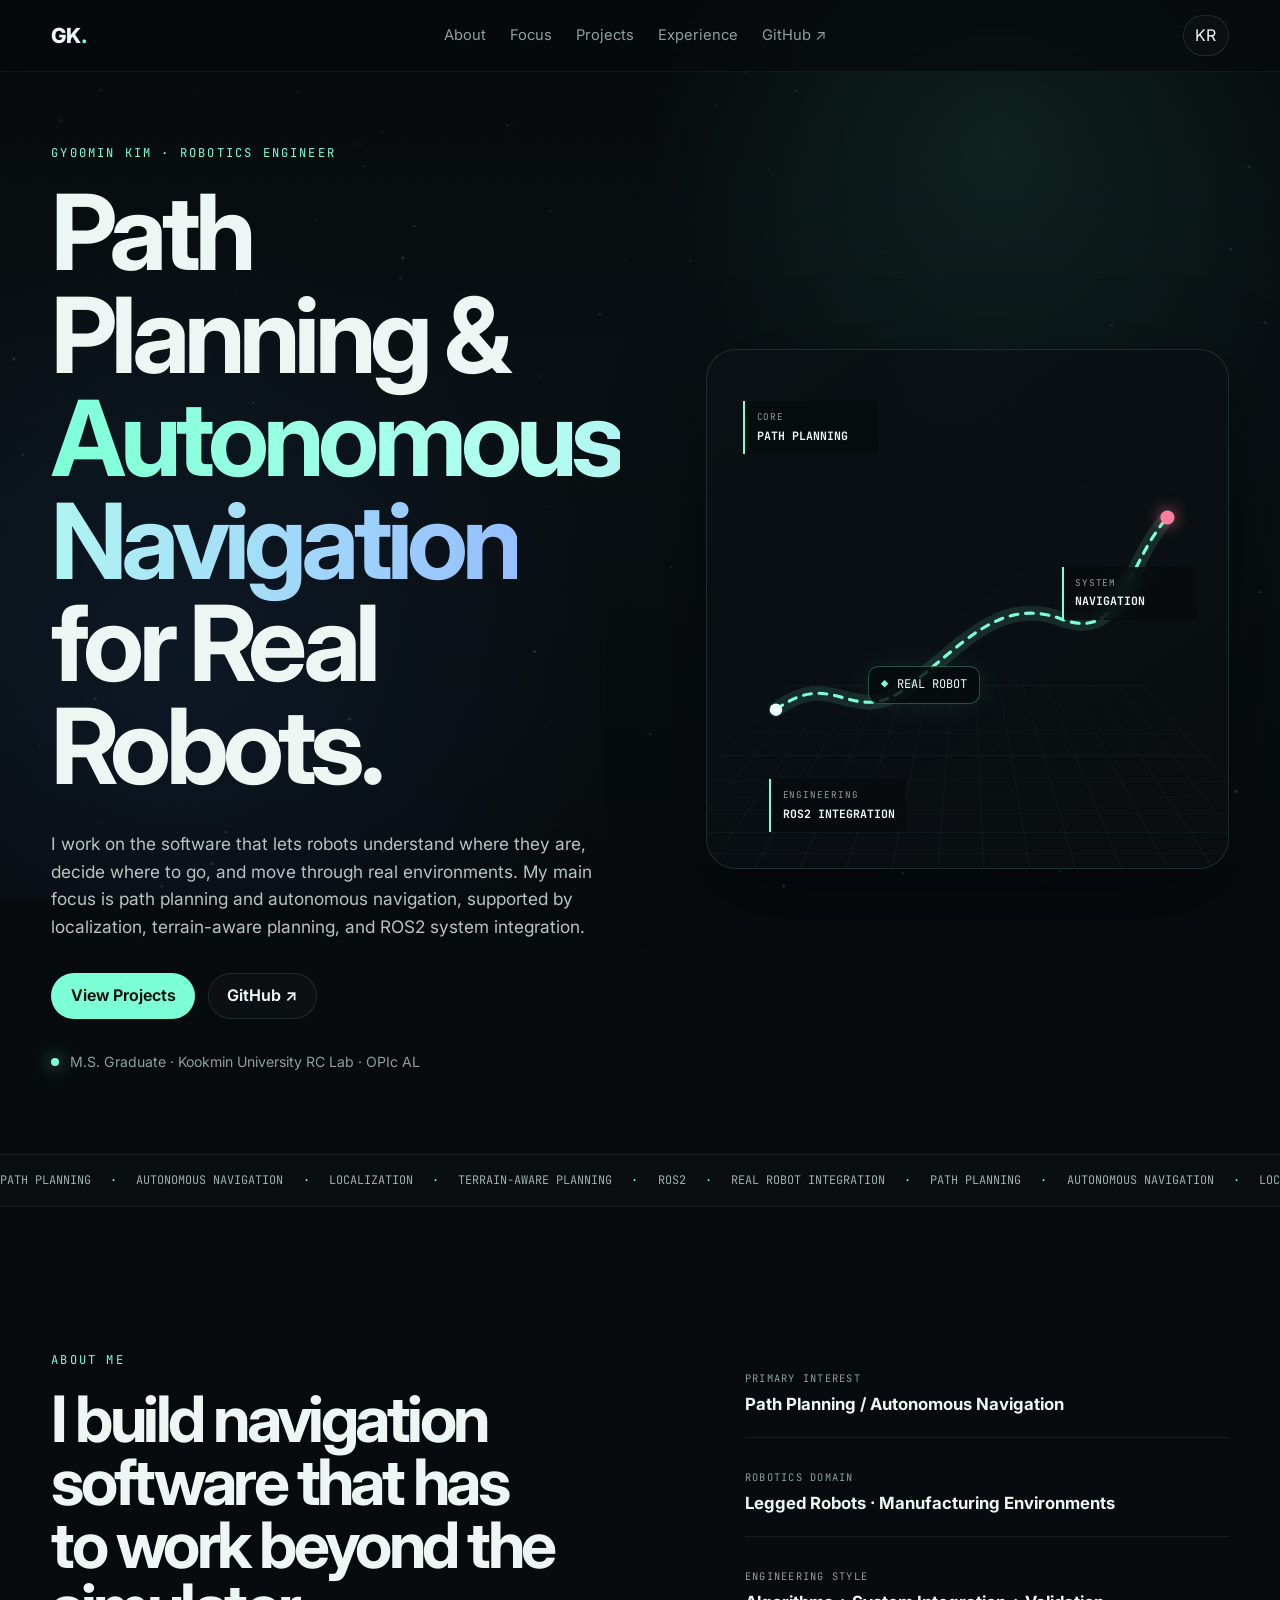
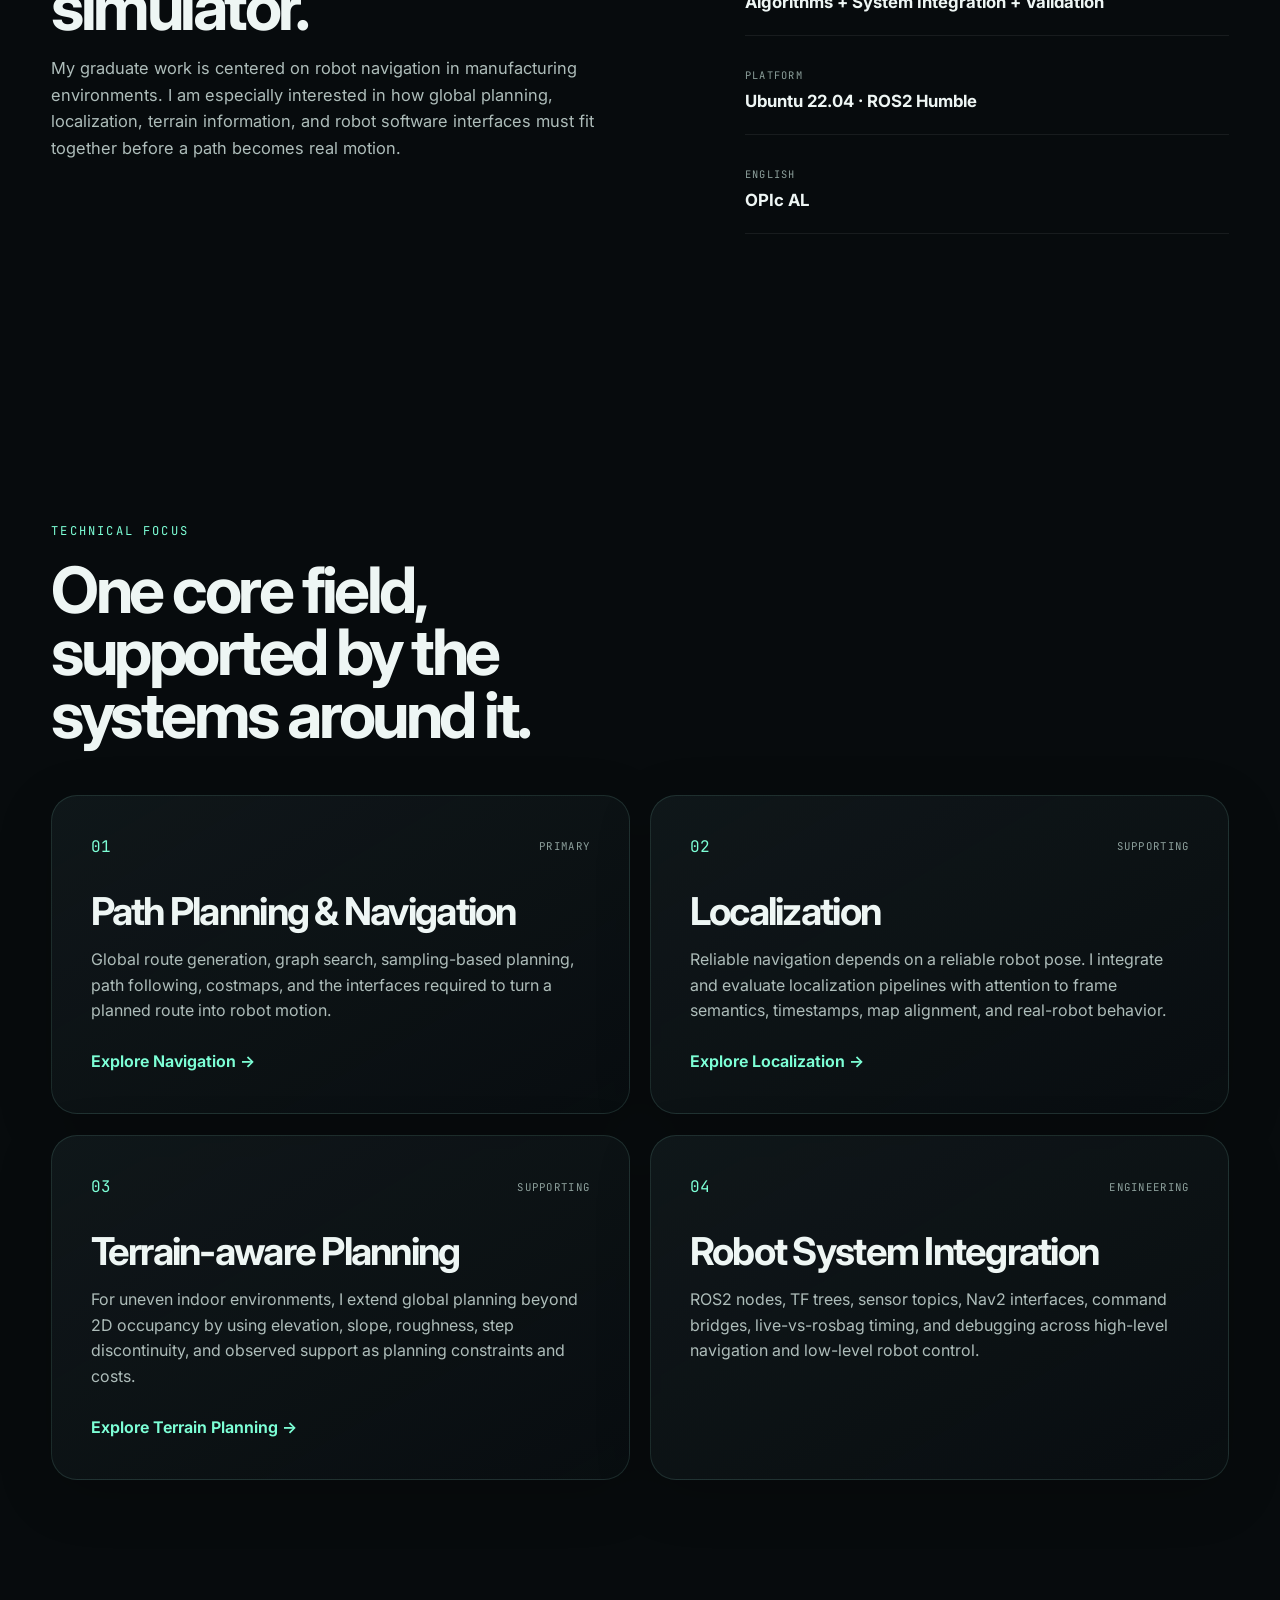
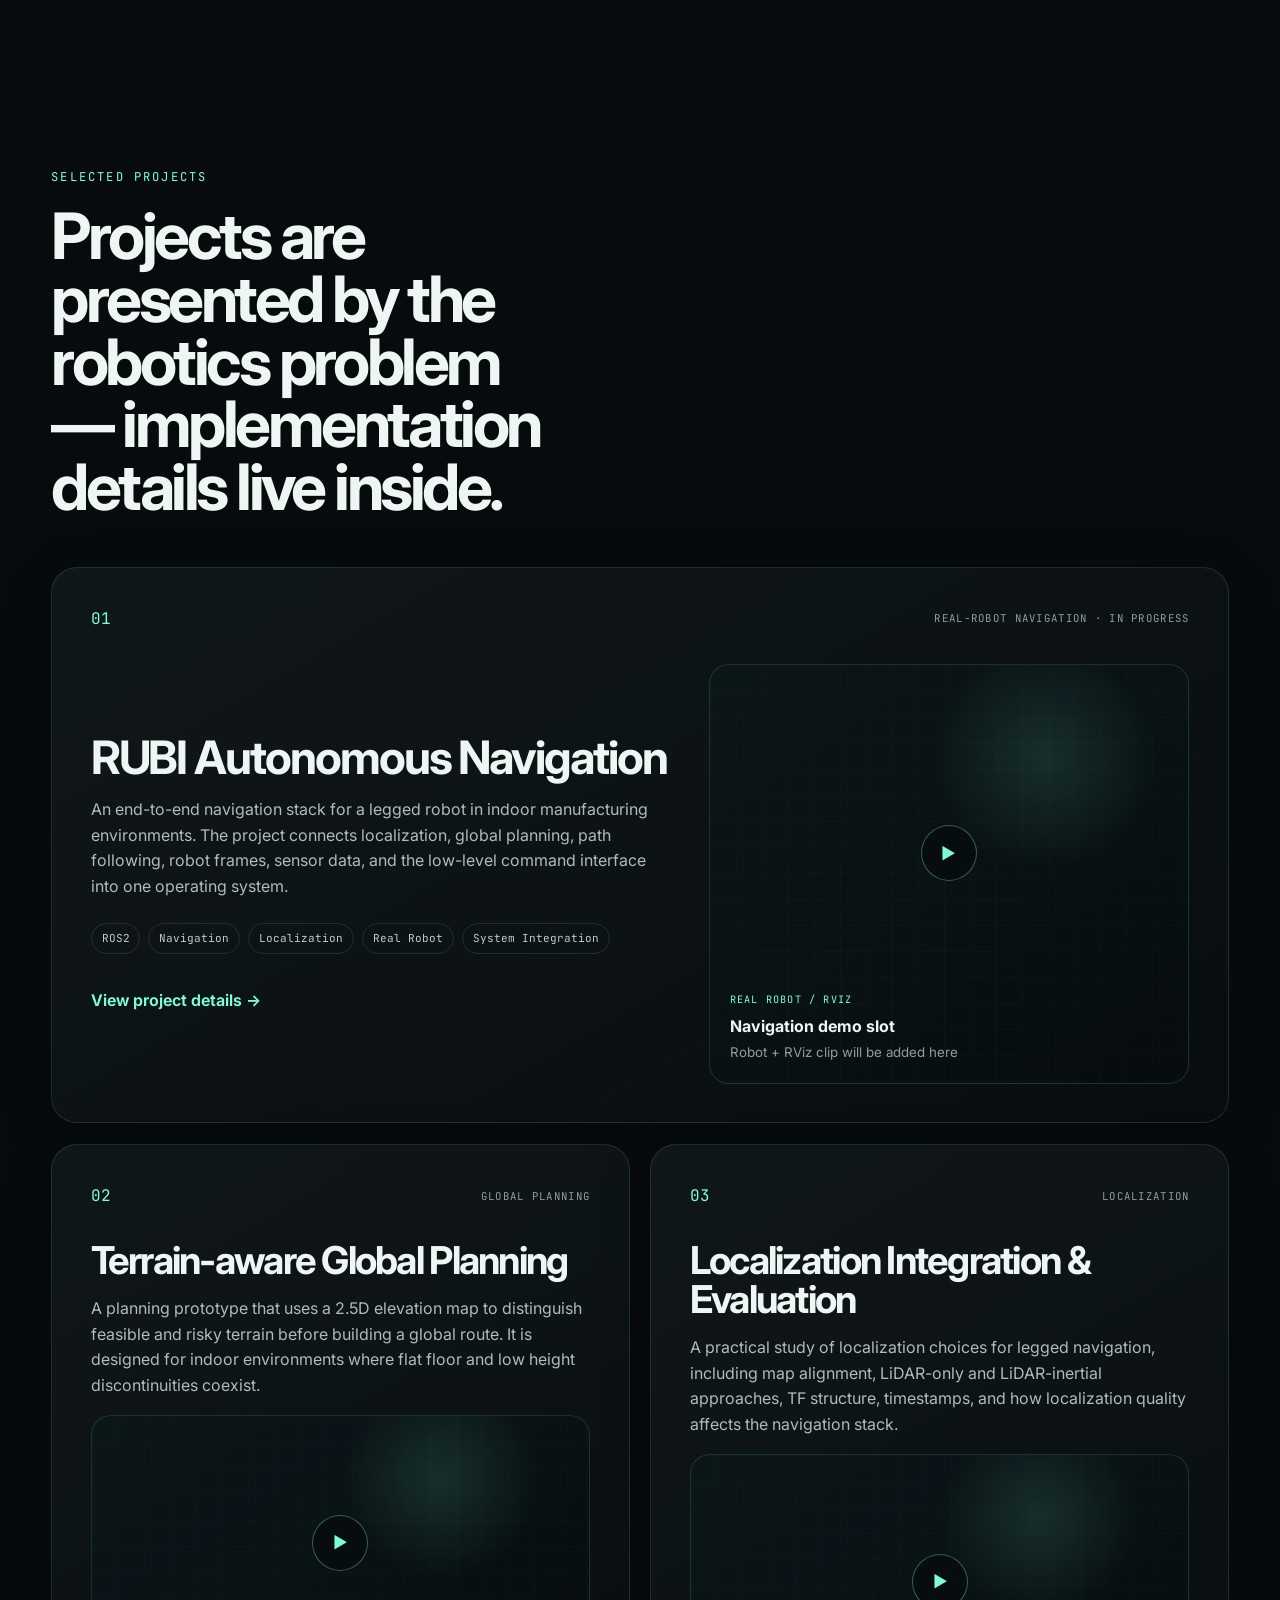
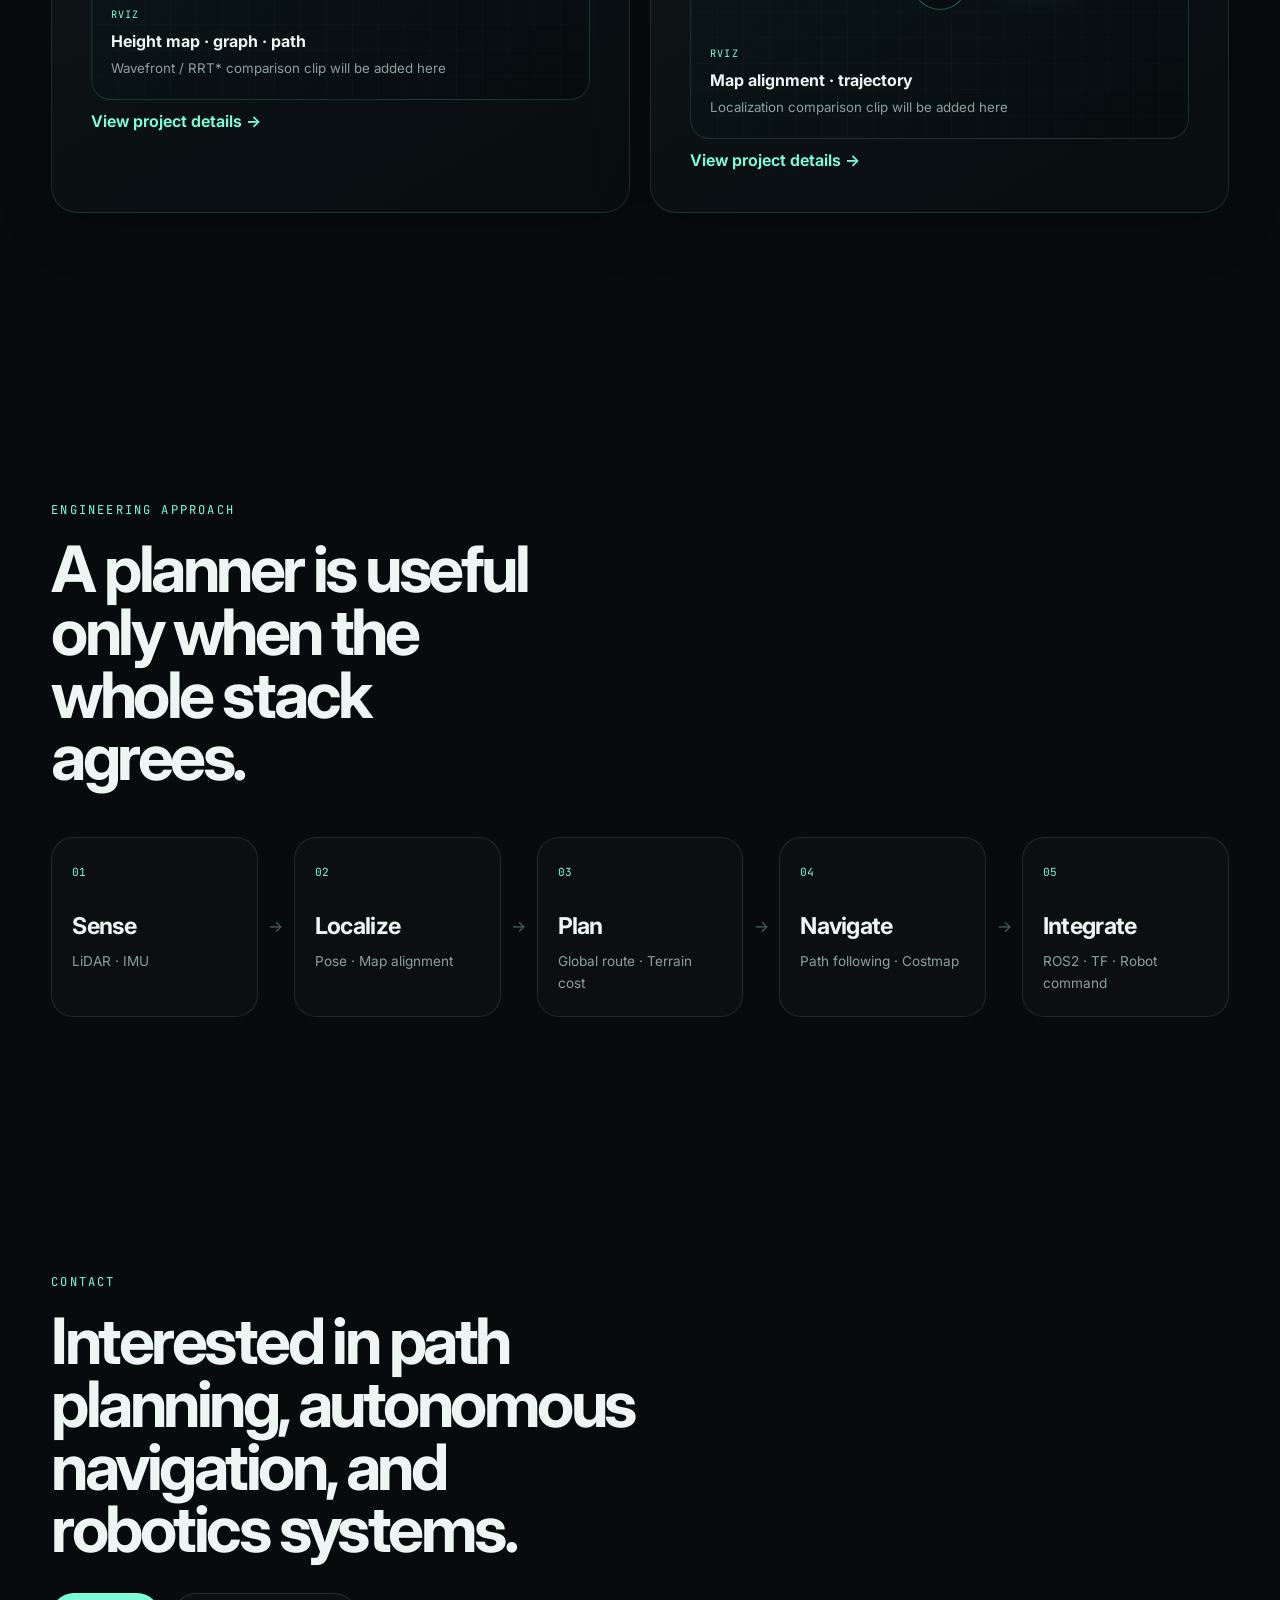
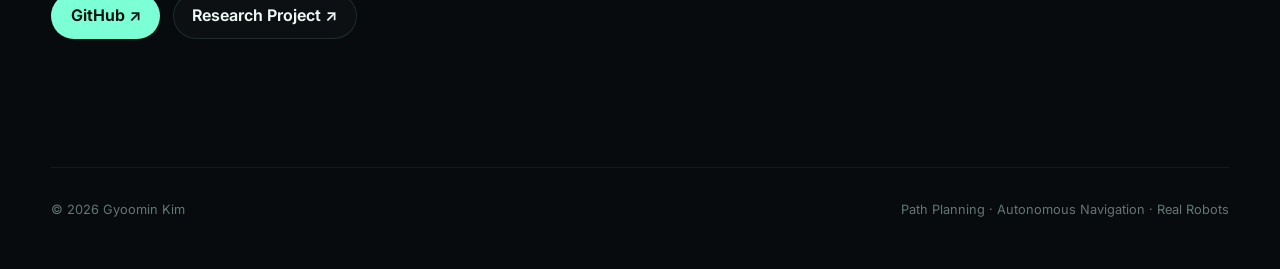
==== commit 3b69e11c: "refactor: reposition portfolio around planning and real-robot navigation" ====
--- a/index.html
+++ b/index.html
@@ -3,9 +3,9 @@
 <head>
   <meta charset="utf-8" />
   <meta name="viewport" content="width=device-width, initial-scale=1" />
-  <meta name="description" content="Gyoomin Kim — Robotics and Autonomous Systems Engineer focused on localization, navigation, terrain-aware planning, and real-robot integration." />
+  <meta name="description" content="Gyoomin Kim — Robotics Engineer focused on Path Planning and Autonomous Navigation for Real Robots." />
   <meta name="theme-color" content="#070b0d" />
-  <title>Gyoomin Kim · Robotics & Autonomous Systems</title>
+  <title>Gyoomin Kim · Robotics Portfolio</title>
   <link rel="preconnect" href="https://fonts.googleapis.com">
   <link rel="preconnect" href="https://fonts.gstatic.com" crossorigin>
   <link href="https://fonts.googleapis.com/css2?family=Inter:wght@400;500;600;700;800&family=JetBrains+Mono:wght@400;500;600&display=swap" rel="stylesheet">
@@ -19,112 +19,179 @@
   <header class="site-header">
     <a class="brand" href="#top" aria-label="Home">GK<span class="brand-dot">.</span></a>
     <nav class="nav" aria-label="Primary navigation">
+      <a href="#about">About</a>
+      <a href="#focus">Focus</a>
       <a href="#projects">Projects</a>
-      <a href="#system">System</a>
-      <a href="#about">About</a>
+      <a href="#experience">Experience</a>
       <a href="https://github.com/Kimgyoomin" target="_blank" rel="noreferrer">GitHub ↗</a>
     </nav>
     <button id="langToggle" class="lang-toggle" type="button" aria-label="Toggle language">KR</button>
   </header>
 
   <main id="top">
-    <section class="hero section-shell hero-v2">
+    <section class="hero section-shell">
       <div class="hero-copy reveal">
-        <p class="eyebrow" data-en="ROBOTICS · AUTONOMOUS SYSTEMS" data-ko="로보틱스 · 자율 시스템">ROBOTICS · AUTONOMOUS SYSTEMS</p>
-        <h1><span data-en="Robots that" data-ko="현장에서">Robots that</span><br><span class="accent-text" data-en="know where to go." data-ko="길을 아는 로봇.">know where to go.</span></h1>
-        <p class="hero-lead" data-en="I work on autonomous navigation for legged robots in manufacturing environments — localization, terrain understanding, global planning, navigation, and real-robot integration." data-ko="제조 환경의 Legged Robot 자율주행을 연구합니다. Localization, 지형 이해, Global Planning, Navigation, 그리고 실제 로봇 시스템 통합까지 다룹니다.">I work on autonomous navigation for legged robots in manufacturing environments — localization, terrain understanding, global planning, navigation, and real-robot integration.</p>
+        <p class="eyebrow" data-en="GY00MIN KIM · ROBOTICS ENGINEER" data-ko="김규민 · ROBOTICS ENGINEER">GY00MIN KIM · ROBOTICS ENGINEER</p>
+        <h1>
+          <span data-en="Path Planning &" data-ko="Path Planning &">Path Planning &</span><br />
+          <span class="accent-text" data-en="Autonomous Navigation" data-ko="Autonomous Navigation">Autonomous Navigation</span><br />
+          <span data-en="for Real Robots." data-ko="for Real Robots.">for Real Robots.</span>
+        </h1>
+        <p class="hero-lead" data-en="I work on the software that lets robots understand where they are, decide where to go, and move through real environments. My main focus is path planning and autonomous navigation, supported by localization, terrain-aware planning, and ROS2 system integration." data-ko="로봇이 자신의 위치를 이해하고, 어디로 갈지 판단하며, 실제 환경을 이동하게 만드는 소프트웨어를 연구합니다. 주요 관심 분야는 Path Planning과 Autonomous Navigation이며, Localization, Terrain-aware Planning, ROS2 System Integration을 함께 다룹니다.">I work on the software that lets robots understand where they are, decide where to go, and move through real environments. My main focus is path planning and autonomous navigation, supported by localization, terrain-aware planning, and ROS2 system integration.</p>
         <div class="hero-actions">
           <a class="btn btn-primary" href="#projects" data-en="View Projects" data-ko="프로젝트 보기">View Projects</a>
           <a class="btn btn-ghost" href="https://github.com/Kimgyoomin" target="_blank" rel="noreferrer">GitHub ↗</a>
         </div>
-        <div class="status-line"><span class="status-dot"></span><span data-en="M.S. · Kookmin University RC Lab · OPIc AL" data-ko="석사 · 국민대학교 RC Lab · OPIc AL">M.S. · Kookmin University RC Lab · OPIc AL</span></div>
+        <div class="status-line">
+          <span class="status-dot"></span>
+          <span data-en="M.S. Graduate · Kookmin University RC Lab · OPIc AL" data-ko="석사 졸업 · 국민대학교 RC Lab · OPIc AL">M.S. Graduate · Kookmin University RC Lab · OPIc AL</span>
+        </div>
       </div>
 
-      <div class="hero-viz reveal delay-1" aria-label="Autonomous robot navigation visualization">
+      <div class="hero-viz reveal delay-1" aria-label="Robotics portfolio visualization">
         <div class="viz-grid"></div>
-        <svg class="route-svg" viewBox="0 0 600 430" role="img" aria-label="Robot navigation route">
+        <svg class="route-svg" viewBox="0 0 600 430" role="img" aria-label="Robot navigation path">
           <path class="route-shadow" d="M55 338 C130 282, 152 362, 222 310 S340 192, 420 222 S500 156, 556 92" />
           <path class="route" d="M55 338 C130 282, 152 362, 222 310 S340 192, 420 222 S500 156, 556 92" />
           <circle class="route-start" cx="55" cy="338" r="8" />
           <circle class="route-goal" cx="556" cy="92" r="9" />
         </svg>
-        <div class="robot-chip"><span class="robot-icon">◆</span><span>RUBI</span></div>
-        <div class="telemetry telemetry-a"><span>CAPABILITY</span><strong>LOCALIZATION</strong></div>
-        <div class="telemetry telemetry-b"><span>CAPABILITY</span><strong>NAVIGATION</strong></div>
-        <div class="telemetry telemetry-c"><span>CAPABILITY</span><strong>TERRAIN PLANNING</strong></div>
+        <div class="robot-chip"><span class="robot-icon">◆</span><span>REAL ROBOT</span></div>
+        <div class="telemetry telemetry-a"><span>CORE</span><strong>PATH PLANNING</strong></div>
+        <div class="telemetry telemetry-b"><span>SYSTEM</span><strong>NAVIGATION</strong></div>
+        <div class="telemetry telemetry-c"><span>ENGINEERING</span><strong>ROS2 INTEGRATION</strong></div>
       </div>
     </section>
 
-    <section class="stack-strip" aria-label="Robotics capability areas">
+    <section class="stack-strip" aria-label="Core engineering areas">
       <div class="marquee"><div class="marquee-track">
-        <span>LOCALIZATION</span><i>·</i><span>NAVIGATION</span><i>·</i><span>TERRAIN UNDERSTANDING</span><i>·</i><span>GLOBAL PLANNING</span><i>·</i><span>ROBOT INTEGRATION</span><i>·</i>
-        <span>LOCALIZATION</span><i>·</i><span>NAVIGATION</span><i>·</i><span>TERRAIN UNDERSTANDING</span><i>·</i><span>GLOBAL PLANNING</span><i>·</i><span>ROBOT INTEGRATION</span><i>·</i>
+        <span>PATH PLANNING</span><i>·</i><span>AUTONOMOUS NAVIGATION</span><i>·</i><span>LOCALIZATION</span><i>·</i><span>TERRAIN-AWARE PLANNING</span><i>·</i><span>ROS2</span><i>·</i><span>REAL ROBOT INTEGRATION</span><i>·</i>
+        <span>PATH PLANNING</span><i>·</i><span>AUTONOMOUS NAVIGATION</span><i>·</i><span>LOCALIZATION</span><i>·</i><span>TERRAIN-AWARE PLANNING</span><i>·</i><span>ROS2</span><i>·</i><span>REAL ROBOT INTEGRATION</span><i>·</i>
       </div></div>
+    </section>
+
+    <section id="about" class="section-shell about-section">
+      <div class="about-copy reveal">
+        <p class="eyebrow" data-en="ABOUT ME" data-ko="ABOUT ME">ABOUT ME</p>
+        <h2 data-en="I build navigation software that has to work beyond the simulator." data-ko="시뮬레이터를 넘어 실제 로봇에서 동작하는 Navigation Software를 만듭니다.">I build navigation software that has to work beyond the simulator.</h2>
+        <p data-en="My graduate work is centered on robot navigation in manufacturing environments. I am especially interested in how global planning, localization, terrain information, and robot software interfaces must fit together before a path becomes real motion." data-ko="대학원에서는 제조 환경의 로봇 Navigation을 중심으로 연구했습니다. 특히 Global Planning, Localization, Terrain Information, Robot Software Interface가 어떻게 연결되어야 실제 경로가 로봇의 움직임으로 이어지는지에 관심이 있습니다.">My graduate work is centered on robot navigation in manufacturing environments. I am especially interested in how global planning, localization, terrain information, and robot software interfaces must fit together before a path becomes real motion.</p>
+      </div>
+      <div class="about-facts reveal delay-1">
+        <div><span>PRIMARY INTEREST</span><strong>Path Planning / Autonomous Navigation</strong></div>
+        <div><span>ROBOTICS DOMAIN</span><strong>Legged Robots · Manufacturing Environments</strong></div>
+        <div><span>ENGINEERING STYLE</span><strong>Algorithms + System Integration + Validation</strong></div>
+        <div><span>PLATFORM</span><strong>Ubuntu 22.04 · ROS2 Humble</strong></div>
+        <div><span>ENGLISH</span><strong>OPIc AL</strong></div>
+      </div>
+    </section>
+
+    <section id="focus" class="section-shell work-section">
+      <div class="section-heading reveal">
+        <p class="eyebrow" data-en="TECHNICAL FOCUS" data-ko="TECHNICAL FOCUS">TECHNICAL FOCUS</p>
+        <h2 data-en="One core field, supported by the systems around it." data-ko="하나의 핵심 분야와, 그것을 실제로 동작하게 만드는 주변 시스템.">One core field, supported by the systems around it.</h2>
+      </div>
+
+      <div class="project-pair">
+        <article class="project-card reveal">
+          <div class="project-meta"><span class="project-index">01</span><span class="project-state">PRIMARY</span></div>
+          <h3>Path Planning & Navigation</h3>
+          <p data-en="Global route generation, graph search, sampling-based planning, path following, costmaps, and the interfaces required to turn a planned route into robot motion." data-ko="Global Route Generation, Graph Search, Sampling-based Planning, Path Following, Costmap 그리고 계획된 경로를 실제 로봇 움직임으로 연결하는 인터페이스를 다룹니다.">Global route generation, graph search, sampling-based planning, path following, costmaps, and the interfaces required to turn a planned route into robot motion.</p>
+          <a class="text-link" href="navigation.html" data-en="Explore Navigation →" data-ko="Navigation 자세히 보기 →">Explore Navigation →</a>
+        </article>
+
+        <article class="project-card reveal delay-1">
+          <div class="project-meta"><span class="project-index">02</span><span class="project-state">SUPPORTING</span></div>
+          <h3>Localization</h3>
+          <p data-en="Reliable navigation depends on a reliable robot pose. I integrate and evaluate localization pipelines with attention to frame semantics, timestamps, map alignment, and real-robot behavior." data-ko="신뢰할 수 있는 Navigation은 신뢰할 수 있는 Robot Pose에서 시작합니다. Frame semantics, timestamp, map alignment, 실차 거동을 중심으로 Localization pipeline을 통합하고 평가합니다.">Reliable navigation depends on a reliable robot pose. I integrate and evaluate localization pipelines with attention to frame semantics, timestamps, map alignment, and real-robot behavior.</p>
+          <a class="text-link" href="localization.html" data-en="Explore Localization →" data-ko="Localization 자세히 보기 →">Explore Localization →</a>
+        </article>
+
+        <article class="project-card reveal">
+          <div class="project-meta"><span class="project-index">03</span><span class="project-state">SUPPORTING</span></div>
+          <h3>Terrain-aware Planning</h3>
+          <p data-en="For uneven indoor environments, I extend global planning beyond 2D occupancy by using elevation, slope, roughness, step discontinuity, and observed support as planning constraints and costs." data-ko="평면 Occupancy를 넘어 Elevation, Slope, Roughness, Step Discontinuity, Observed Support를 Planning Constraint와 Cost로 활용하는 지형 기반 경로 생성을 연구합니다.">For uneven indoor environments, I extend global planning beyond 2D occupancy by using elevation, slope, roughness, step discontinuity, and observed support as planning constraints and costs.</p>
+          <a class="text-link" href="terrain-planning.html" data-en="Explore Terrain Planning →" data-ko="Terrain Planning 자세히 보기 →">Explore Terrain Planning →</a>
+        </article>
+
+        <article class="project-card reveal delay-1">
+          <div class="project-meta"><span class="project-index">04</span><span class="project-state">ENGINEERING</span></div>
+          <h3>Robot System Integration</h3>
+          <p data-en="ROS2 nodes, TF trees, sensor topics, Nav2 interfaces, command bridges, live-vs-rosbag timing, and debugging across high-level navigation and low-level robot control." data-ko="ROS2 Node, TF Tree, Sensor Topic, Nav2 Interface, Command Bridge, Live/Rosbag Timing 그리고 High-level Navigation과 Low-level Control 사이의 통합 문제를 다룹니다.">ROS2 nodes, TF trees, sensor topics, Nav2 interfaces, command bridges, live-vs-rosbag timing, and debugging across high-level navigation and low-level robot control.</p>
+        </article>
+      </div>
     </section>
 
     <section id="projects" class="section-shell work-section">
       <div class="section-heading reveal">
-        <p class="eyebrow" data-en="PROJECTS" data-ko="프로젝트">PROJECTS</p>
-        <h2 data-en="Show the robot first. Explain the algorithm second." data-ko="먼저 로봇이 무엇을 했는지, 그 다음 알고리즘을 설명합니다.">Show the robot first. Explain the algorithm second.</h2>
+        <p class="eyebrow" data-en="SELECTED PROJECTS" data-ko="SELECTED PROJECTS">SELECTED PROJECTS</p>
+        <h2 data-en="Projects are presented by the robotics problem — implementation details live inside." data-ko="프로젝트는 해결한 로봇 문제로 보여주고, 알고리즘은 세부 페이지에서 설명합니다.">Projects are presented by the robotics problem — implementation details live inside.</h2>
       </div>
 
-      <article class="capability-card reveal">
-        <div class="capability-copy">
-          <div class="project-meta"><span class="project-index">01</span><span class="project-state">LOCALIZATION</span></div>
-          <h3 data-en="Where am I?" data-ko="로봇은 어디에 있는가?">Where am I?</h3>
-          <p data-en="Localization experiments for a vibration-heavy legged robot using LiDAR and IMU sensing. The project focuses on stable pose estimation, map alignment, TF semantics, and repeatable live/rosbag operation." data-ko="진동이 큰 Legged Robot에서 LiDAR와 IMU를 이용해 안정적인 위치 추정을 수행하는 프로젝트입니다. Pose estimation, map alignment, TF 구조, live/rosbag 재현성을 다룹니다.">Localization experiments for a vibration-heavy legged robot using LiDAR and IMU sensing. The project focuses on stable pose estimation, map alignment, TF semantics, and repeatable live/rosbag operation.</p>
-          <a class="text-link" href="localization.html" data-en="Open localization case study →" data-ko="Localization 상세 보기 →">Open localization case study →</a>
-        </div>
-        <div class="media-pair">
-          <div class="media-slot"><span>RVIZ DEMO</span><strong>Localization / Map Alignment</strong><small data-en="Video slot ready" data-ko="영상 삽입 예정">Video slot ready</small></div>
-          <div class="media-slot"><span>ROBOT DEMO</span><strong>Real Sensor Run</strong><small data-en="Video slot ready" data-ko="영상 삽입 예정">Video slot ready</small></div>
+      <article class="project-card project-featured reveal">
+        <div class="project-meta"><span class="project-index">01</span><span class="project-state">REAL-ROBOT NAVIGATION · IN PROGRESS</span></div>
+        <div class="project-grid">
+          <div>
+            <h3>RUBI Autonomous Navigation</h3>
+            <p data-en="An end-to-end navigation stack for a legged robot in indoor manufacturing environments. The project connects localization, global planning, path following, robot frames, sensor data, and the low-level command interface into one operating system." data-ko="실내 제조 환경에서 Legged Robot을 이동시키기 위한 End-to-end Navigation Stack입니다. Localization, Global Planning, Path Following, Robot Frame, Sensor Data, Low-level Command Interface를 하나의 시스템으로 연결합니다.">An end-to-end navigation stack for a legged robot in indoor manufacturing environments. The project connects localization, global planning, path following, robot frames, sensor data, and the low-level command interface into one operating system.</p>
+            <div class="tag-row"><span>ROS2</span><span>Navigation</span><span>Localization</span><span>Real Robot</span><span>System Integration</span></div>
+            <a class="text-link" href="navigation.html" data-en="View project details →" data-ko="프로젝트 자세히 보기 →">View project details →</a>
+          </div>
+          <div class="media-slot case-media"><span>REAL ROBOT / RVIZ</span><strong>Navigation demo slot</strong><small>Robot + RViz clip will be added here</small></div>
         </div>
       </article>
 
-      <article class="capability-card reveal">
-        <div class="capability-copy">
-          <div class="project-meta"><span class="project-index">02</span><span class="project-state">NAVIGATION</span></div>
-          <h3 data-en="Can the robot reach the goal?" data-ko="로봇이 목표점까지 갈 수 있는가?">Can the robot reach the goal?</h3>
-          <p data-en="An end-to-end navigation pipeline that connects localization, global path generation, path following, velocity commands, and the robot's low-level locomotion controller." data-ko="Localization, Global Path 생성, Path Following, Velocity Command, 그리고 Low-level Locomotion Controller를 연결한 End-to-End Navigation 프로젝트입니다.">An end-to-end navigation pipeline that connects localization, global path generation, path following, velocity commands, and the robot's low-level locomotion controller.</p>
-          <a class="text-link" href="navigation.html" data-en="Open navigation case study →" data-ko="Navigation 상세 보기 →">Open navigation case study →</a>
-        </div>
-        <div class="media-pair">
-          <div class="media-slot"><span>RVIZ DEMO</span><strong>Goal → Path → Tracking</strong><small data-en="Video slot ready" data-ko="영상 삽입 예정">Video slot ready</small></div>
-          <div class="media-slot"><span>ROBOT DEMO</span><strong>Autonomous Motion</strong><small data-en="Video slot ready" data-ko="영상 삽입 예정">Video slot ready</small></div>
-        </div>
-      </article>
+      <div class="project-pair">
+        <article class="project-card reveal">
+          <div class="project-meta"><span class="project-index">02</span><span class="project-state">GLOBAL PLANNING</span></div>
+          <h3>Terrain-aware Global Planning</h3>
+          <p data-en="A planning prototype that uses a 2.5D elevation map to distinguish feasible and risky terrain before building a global route. It is designed for indoor environments where flat floor and low height discontinuities coexist." data-ko="2.5D Elevation Map을 이용해 이동 가능한 지형과 위험 지형을 구분한 뒤 Global Route를 생성하는 Planning Prototype입니다. 평지와 낮은 단차가 혼재하는 실내 환경을 대상으로 합니다.">A planning prototype that uses a 2.5D elevation map to distinguish feasible and risky terrain before building a global route. It is designed for indoor environments where flat floor and low height discontinuities coexist.</p>
+          <div class="media-slot"><span>RVIZ</span><strong>Height map · graph · path</strong><small>Wavefront / RRT* comparison clip will be added here</small></div>
+          <a class="text-link" href="terrain-planning.html" data-en="View project details →" data-ko="프로젝트 자세히 보기 →">View project details →</a>
+        </article>
 
-      <article class="capability-card reveal">
-        <div class="capability-copy">
-          <div class="project-meta"><span class="project-index">03</span><span class="project-state">TERRAIN-AWARE PLANNING</span></div>
-          <h3 data-en="Is the ground actually traversable?" data-ko="이 지형을 실제로 통과할 수 있는가?">Is the ground actually traversable?</h3>
-          <p data-en="A height-map-based planning project for manufacturing terrain. It evaluates slope, roughness, discrete height changes and observed support before constructing a terrain-valid global route." data-ko="제조 환경의 Height Map을 이용해 slope, roughness, 단차, observed support를 평가하고, 실제 통과 가능한 지형 위에서 전역 경로를 생성하는 프로젝트입니다.">A height-map-based planning project for manufacturing terrain. It evaluates slope, roughness, discrete height changes and observed support before constructing a terrain-valid global route.</p>
-          <a class="text-link" href="terrain-planning.html" data-en="Open terrain planning case study →" data-ko="Terrain Planning 상세 보기 →">Open terrain planning case study →</a>
-        </div>
-        <div class="media-pair">
-          <div class="media-slot media-slot-wide"><span>RVIZ / SIMULATION</span><strong>Height Map → Valid Graph → Global Path</strong><small data-en="Video slot ready" data-ko="영상 삽입 예정">Video slot ready</small></div>
-        </div>
-      </article>
-    </section>
-
-    <section id="system" class="section-shell system-section">
-      <div class="section-heading reveal"><p class="eyebrow" data-en="SYSTEM VIEW" data-ko="시스템 구조">SYSTEM VIEW</p><h2 data-en="Capability first, implementation underneath." data-ko="대표 페이지는 기능 중심, 구현은 세부 페이지에서.">Capability first, implementation underneath.</h2></div>
-      <div class="pipeline reveal">
-        <div class="pipeline-step"><span>01</span><strong>Sense</strong><p>LiDAR · IMU</p></div><div class="pipeline-arrow">→</div>
-        <div class="pipeline-step"><span>02</span><strong>Localize</strong><p>Pose · Map Alignment</p></div><div class="pipeline-arrow">→</div>
-        <div class="pipeline-step"><span>03</span><strong>Understand</strong><p>Height · Terrain Risk</p></div><div class="pipeline-arrow">→</div>
-        <div class="pipeline-step"><span>04</span><strong>Navigate</strong><p>Plan · Track · Avoid</p></div><div class="pipeline-arrow">→</div>
-        <div class="pipeline-step"><span>05</span><strong>Move</strong><p>Command · Locomotion</p></div>
+        <article class="project-card reveal delay-1">
+          <div class="project-meta"><span class="project-index">03</span><span class="project-state">LOCALIZATION</span></div>
+          <h3>Localization Integration & Evaluation</h3>
+          <p data-en="A practical study of localization choices for legged navigation, including map alignment, LiDAR-only and LiDAR-inertial approaches, TF structure, timestamps, and how localization quality affects the navigation stack." data-ko="Legged Navigation에서 Localization 선택과 통합을 다룬 실험입니다. Map Alignment, LiDAR-only / LiDAR-Inertial 접근, TF Structure, Timestamp 그리고 Localization 품질이 Navigation Stack에 미치는 영향을 확인합니다.">A practical study of localization choices for legged navigation, including map alignment, LiDAR-only and LiDAR-inertial approaches, TF structure, timestamps, and how localization quality affects the navigation stack.</p>
+          <div class="media-slot"><span>RVIZ</span><strong>Map alignment · trajectory</strong><small>Localization comparison clip will be added here</small></div>
+          <a class="text-link" href="localization.html" data-en="View project details →" data-ko="프로젝트 자세히 보기 →">View project details →</a>
+        </article>
       </div>
     </section>
 
-    <section id="about" class="section-shell about-section">
-      <div class="about-copy reveal"><p class="eyebrow" data-en="ABOUT" data-ko="소개">ABOUT</p><h2 data-en="Robotics algorithms are useful only when the whole system works." data-ko="알고리즘 하나보다, 전체 로봇 시스템이 실제로 동작하는 것을 중요하게 생각합니다.">Robotics algorithms are useful only when the whole system works.</h2><p data-en="My work spans localization, navigation, terrain-aware global planning, ROS2 system integration, and practical debugging across sensors, transforms, timing, controllers, and low-level interfaces." data-ko="Localization, Navigation, Terrain-aware Global Planning, ROS2 System Integration을 중심으로 센서, TF, 시간 동기화, Controller, Low-level Interface까지 실제 시스템 문제를 다룹니다.">My work spans localization, navigation, terrain-aware global planning, ROS2 system integration, and practical debugging across sensors, transforms, timing, controllers, and low-level interfaces.</p></div>
-      <div class="about-facts reveal delay-1"><div><span>FOCUS</span><strong>Autonomous Robot Navigation</strong></div><div><span>DOMAIN</span><strong>Legged · Manufacturing Robotics</strong></div><div><span>PLATFORM</span><strong>Ubuntu · ROS2</strong></div><div><span>LANGUAGE</span><strong>OPIc AL</strong></div></div>
+    <section id="experience" class="section-shell system-section">
+      <div class="section-heading reveal">
+        <p class="eyebrow" data-en="ENGINEERING APPROACH" data-ko="ENGINEERING APPROACH">ENGINEERING APPROACH</p>
+        <h2 data-en="A planner is useful only when the whole stack agrees." data-ko="Planner는 전체 Stack이 함께 맞아야 실제로 의미가 있습니다.">A planner is useful only when the whole stack agrees.</h2>
+      </div>
+      <div class="pipeline reveal">
+        <div class="pipeline-step"><span>01</span><strong>Sense</strong><p>LiDAR · IMU</p></div>
+        <div class="pipeline-arrow">→</div>
+        <div class="pipeline-step"><span>02</span><strong>Localize</strong><p>Pose · Map alignment</p></div>
+        <div class="pipeline-arrow">→</div>
+        <div class="pipeline-step"><span>03</span><strong>Plan</strong><p>Global route · Terrain cost</p></div>
+        <div class="pipeline-arrow">→</div>
+        <div class="pipeline-step"><span>04</span><strong>Navigate</strong><p>Path following · Costmap</p></div>
+        <div class="pipeline-arrow">→</div>
+        <div class="pipeline-step"><span>05</span><strong>Integrate</strong><p>ROS2 · TF · Robot command</p></div>
+      </div>
+    </section>
+
+    <section class="contact-section section-shell reveal">
+      <p class="eyebrow">CONTACT</p>
+      <h2 data-en="Interested in path planning, autonomous navigation, and robotics systems." data-ko="Path Planning, Autonomous Navigation, Robotics System 분야에 관심이 있습니다.">Interested in path planning, autonomous navigation, and robotics systems.</h2>
+      <div class="hero-actions">
+        <a class="btn btn-primary" href="https://github.com/Kimgyoomin" target="_blank" rel="noreferrer">GitHub ↗</a>
+        <a class="btn btn-ghost" href="https://github.com/Kimgyoomin/navigation_real/tree/rubi_simulation" target="_blank" rel="noreferrer" data-en="Research Project ↗" data-ko="연구 프로젝트 ↗">Research Project ↗</a>
+      </div>
     </section>
   </main>
 
-  <footer><span>© 2026 Gyoomin Kim</span><span>Robotics · Autonomous Systems</span></footer>
+  <footer>
+    <span>© 2026 Gyoomin Kim</span>
+    <span>Path Planning · Autonomous Navigation · Real Robots</span>
+  </footer>
+
   <script src="script.js"></script>
 </body>
 </html>
--- a/v2.css
+++ b/v2.css
@@ -0,0 +1,103 @@
+.hero-v2 .telemetry strong { max-width: 170px; }
+
+.capability-card {
+  display: grid;
+  grid-template-columns: .9fr 1.1fr;
+  gap: 2rem;
+  align-items: center;
+  margin-bottom: 1.4rem;
+  border: 1px solid var(--line);
+  border-radius: 28px;
+  padding: clamp(1.4rem, 3vw, 2.6rem);
+  background: linear-gradient(150deg, rgba(17,25,28,.88), rgba(10,15,18,.72));
+  box-shadow: 0 15px 55px rgba(0,0,0,.18);
+}
+
+.capability-copy h3 {
+  margin: 0;
+  font-size: clamp(2.2rem, 4.5vw, 4.8rem);
+  letter-spacing: -.055em;
+  line-height: .98;
+}
+
+.capability-copy p {
+  color: #aebdba;
+  max-width: 62ch;
+}
+
+.media-pair {
+  display: grid;
+  grid-template-columns: 1fr 1fr;
+  gap: .9rem;
+}
+
+.media-slot {
+  position: relative;
+  min-height: 285px;
+  display: flex;
+  flex-direction: column;
+  justify-content: flex-end;
+  padding: 1.2rem;
+  overflow: hidden;
+  border: 1px solid rgba(125,255,214,.14);
+  border-radius: 20px;
+  background:
+    radial-gradient(circle at 70% 22%, rgba(125,255,214,.12), transparent 24%),
+    linear-gradient(145deg, rgba(12,23,26,.98), rgba(7,12,15,.88));
+}
+
+.media-slot::before {
+  content: "";
+  position: absolute;
+  inset: 0;
+  opacity: .36;
+  background-image:
+    linear-gradient(rgba(125,255,214,.06) 1px, transparent 1px),
+    linear-gradient(90deg, rgba(125,255,214,.06) 1px, transparent 1px);
+  background-size: 26px 26px;
+}
+
+.media-slot::after {
+  content: "▶";
+  position: absolute;
+  left: 50%;
+  top: 45%;
+  transform: translate(-50%, -50%);
+  width: 54px;
+  height: 54px;
+  display: grid;
+  place-items: center;
+  border: 1px solid rgba(125,255,214,.34);
+  border-radius: 50%;
+  color: var(--accent);
+  background: rgba(7,11,13,.64);
+  backdrop-filter: blur(8px);
+}
+
+.media-slot > * { position: relative; z-index: 1; }
+.media-slot span { color: var(--accent); font-family: "JetBrains Mono", monospace; font-size: .64rem; letter-spacing: .12em; }
+.media-slot strong { margin-top: .35rem; font-size: 1rem; }
+.media-slot small { margin-top: .2rem; color: var(--muted); }
+.media-slot-wide { grid-column: 1 / -1; min-height: 330px; }
+
+.case-page { padding: 7rem 0 9rem; }
+.case-hero { display: grid; grid-template-columns: .9fr 1.1fr; gap: 4rem; align-items: center; min-height: 70vh; }
+.case-hero h1 { margin: 0; max-width: 10ch; font-size: clamp(3.2rem, 7vw, 7rem); letter-spacing: -.06em; line-height: .96; }
+.case-lead { color: #b6c5c1; font-size: 1.1rem; max-width: 62ch; }
+.case-media { min-height: 420px; }
+.case-section { padding: 5rem 0; border-top: 1px solid rgba(255,255,255,.06); }
+.case-section h2 { margin: 0 0 1rem; font-size: clamp(2.2rem, 4vw, 4rem); letter-spacing: -.045em; }
+.case-grid { display: grid; grid-template-columns: 1fr 1fr; gap: 1.3rem; }
+.case-block { border: 1px solid var(--line); border-radius: 20px; padding: 1.4rem; background: rgba(255,255,255,.02); }
+.case-block h3 { margin-top: 0; }
+.case-block p, .case-block li { color: #aebdba; }
+.case-block ul { padding-left: 1.2rem; }
+.back-link { color: var(--accent); font-family: "JetBrains Mono", monospace; font-size: .78rem; }
+
+@media (max-width: 920px) {
+  .capability-card,
+  .case-hero,
+  .case-grid { grid-template-columns: 1fr; }
+  .media-pair { grid-template-columns: 1fr; }
+  .media-slot-wide { grid-column: auto; }
+}
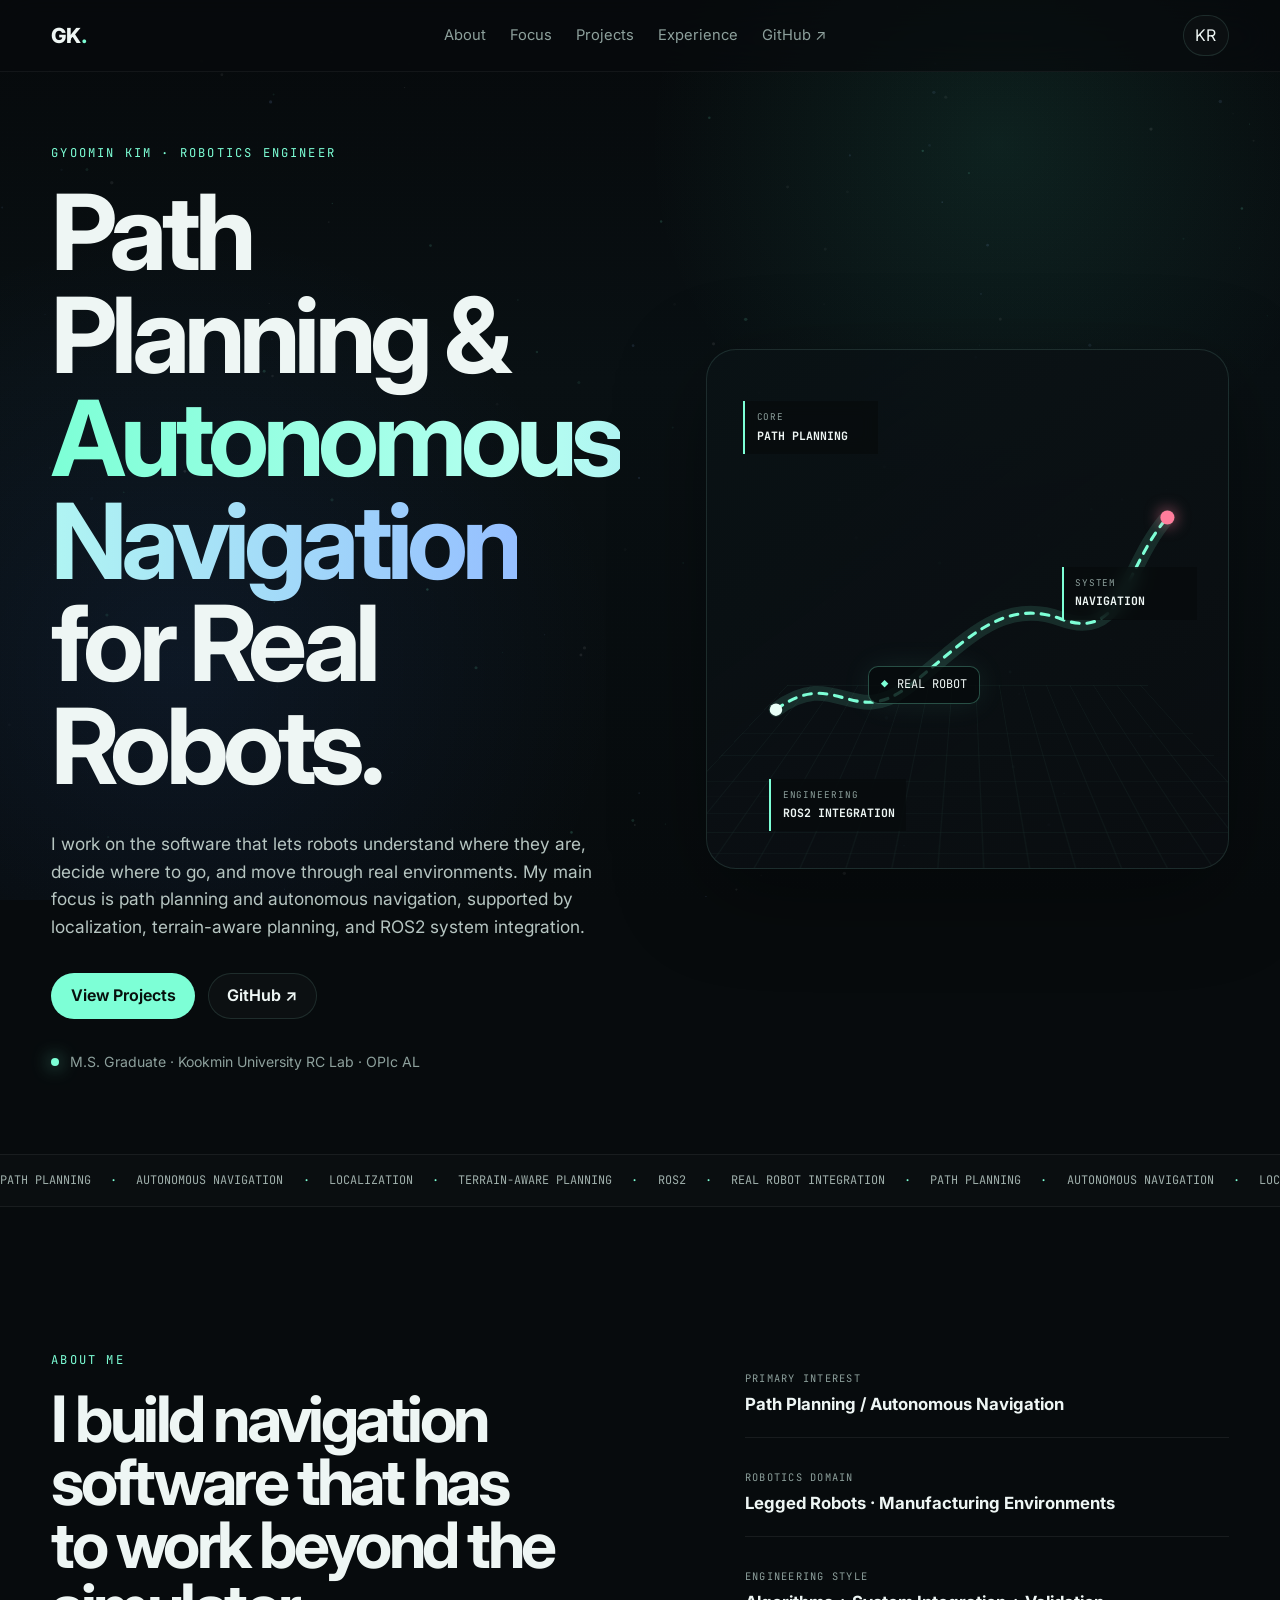
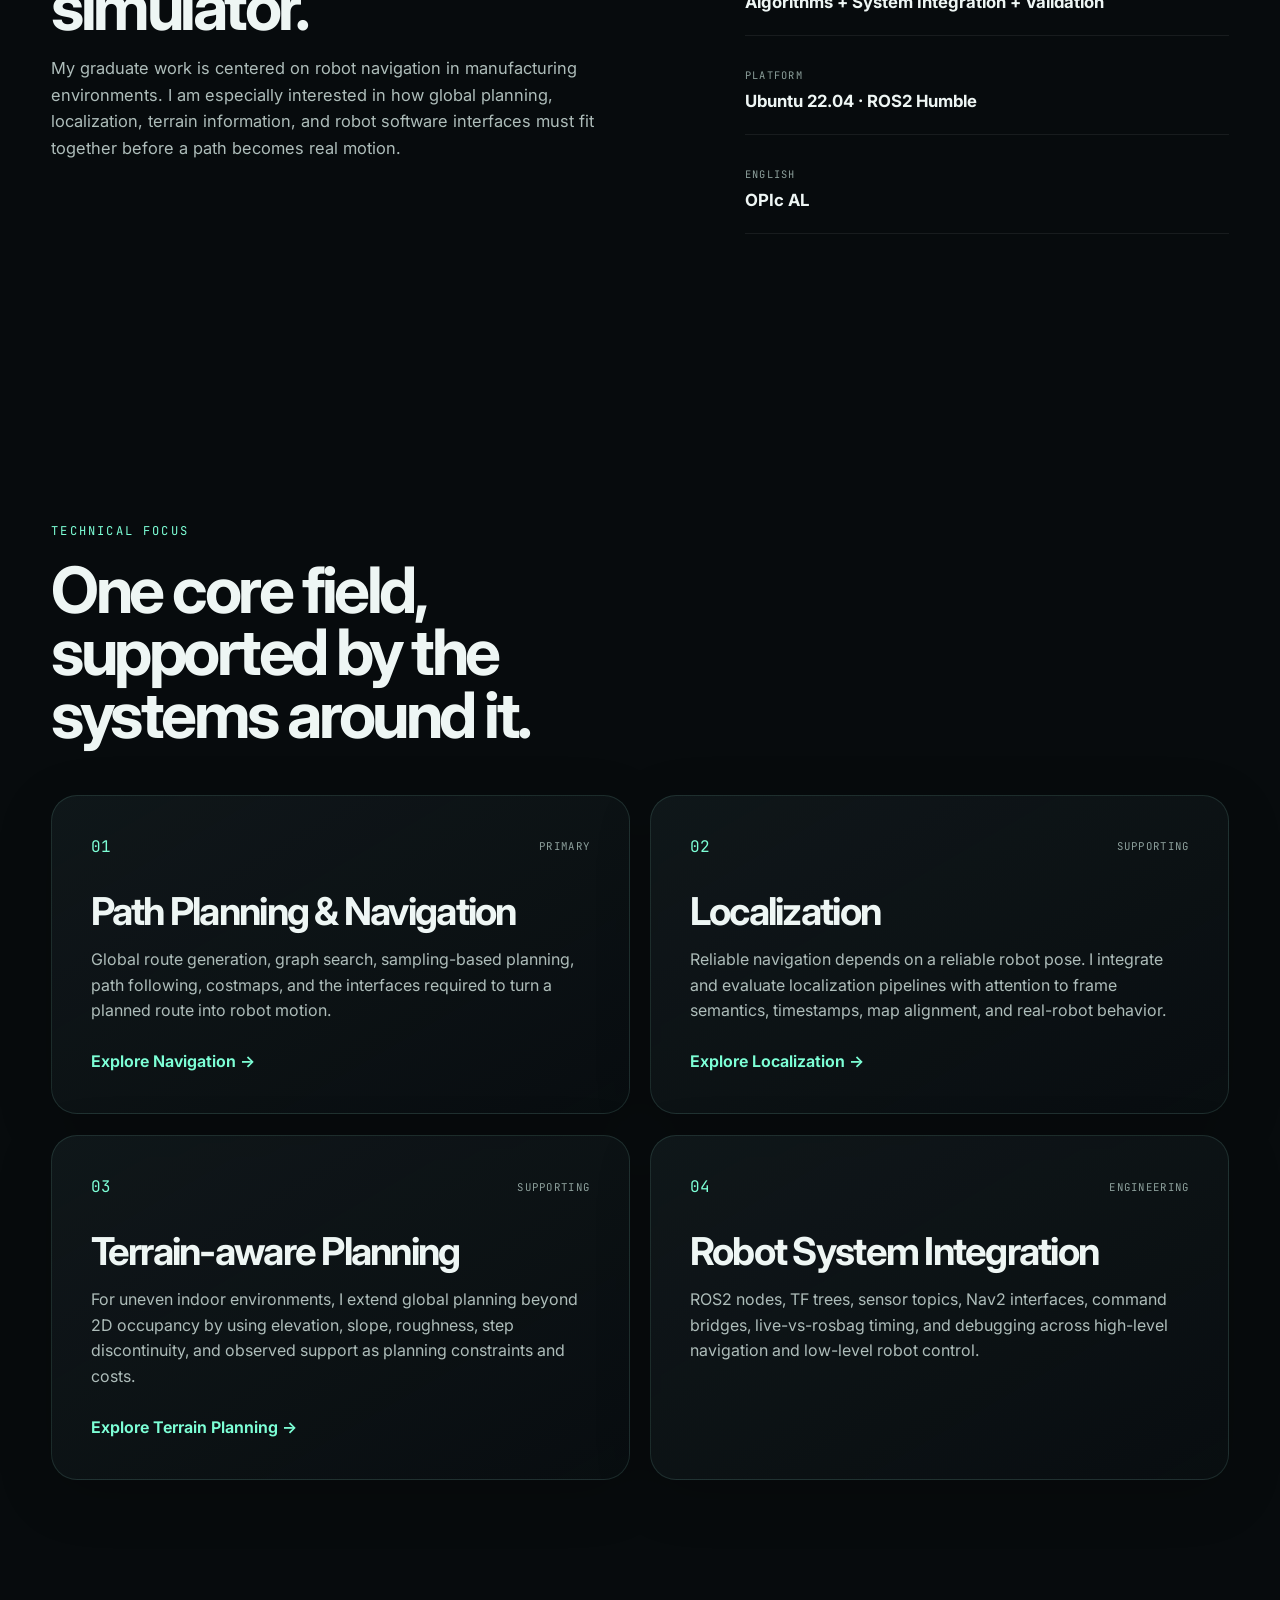
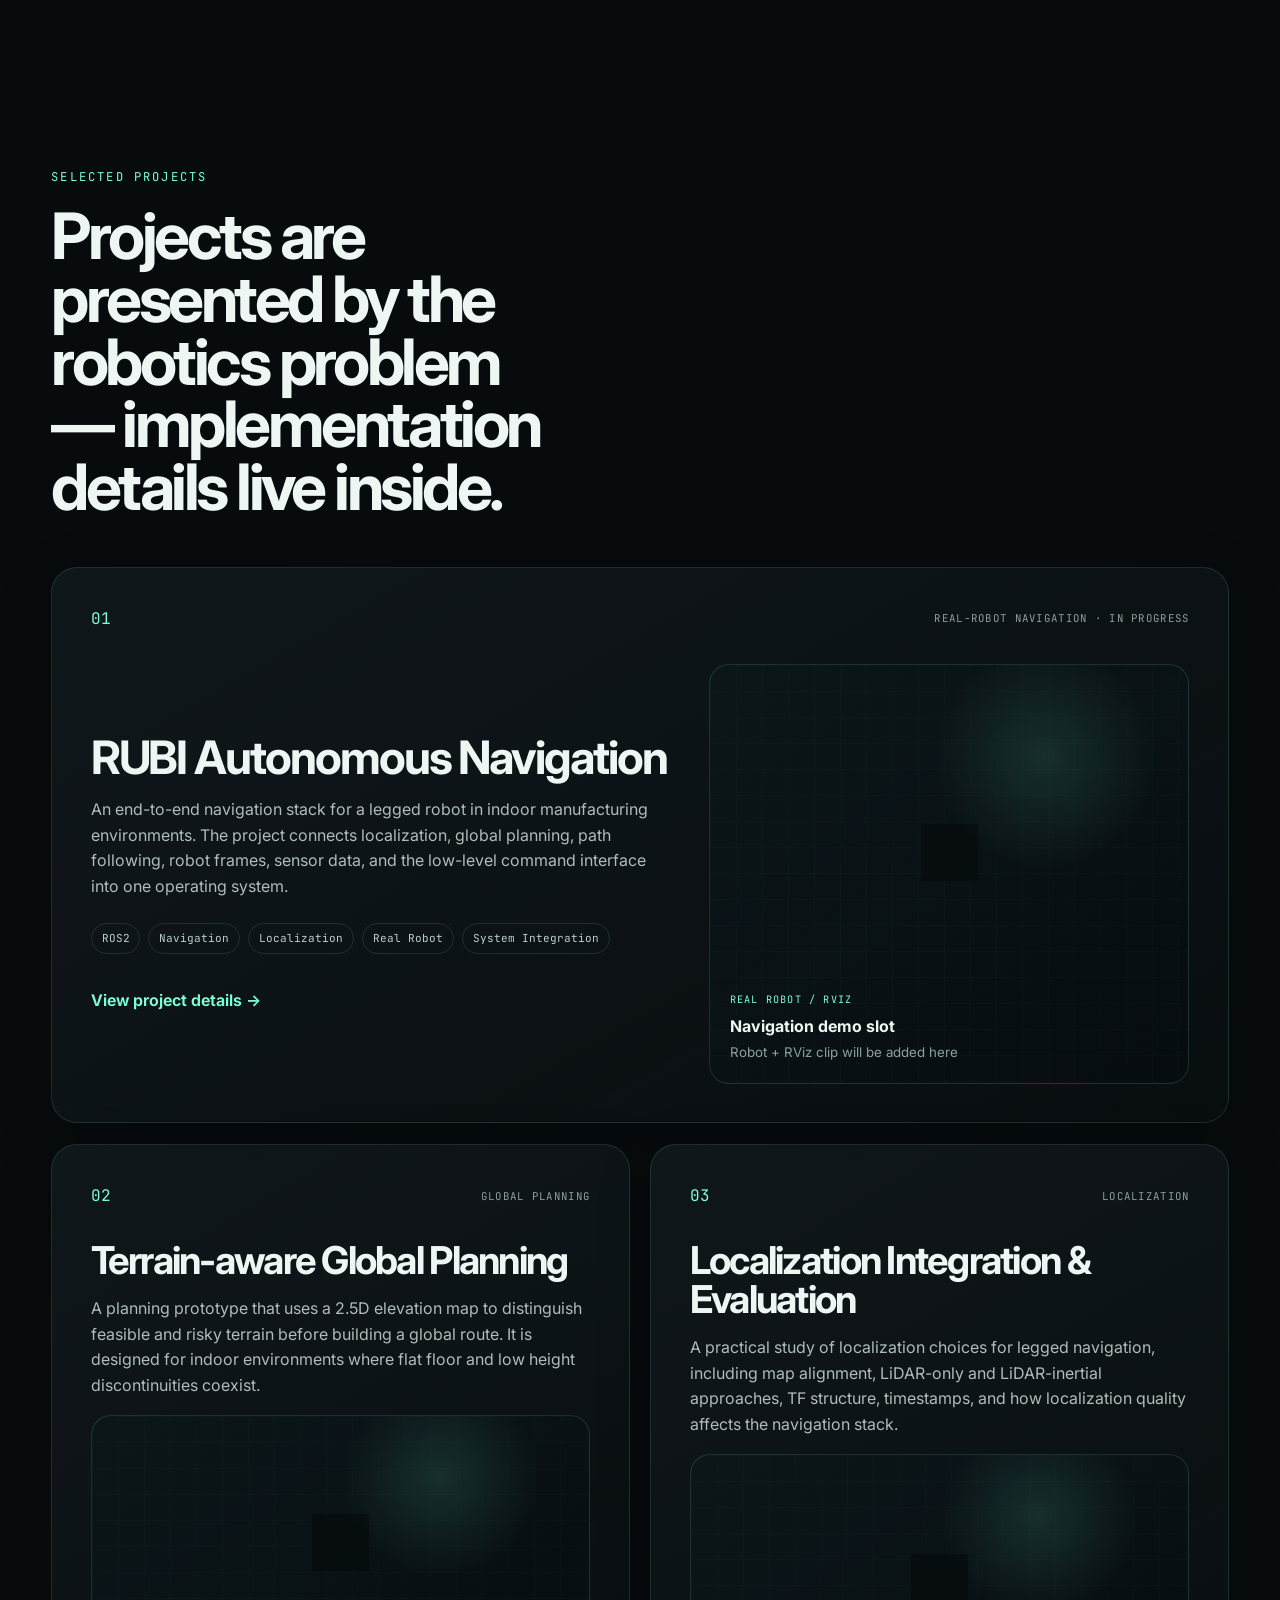
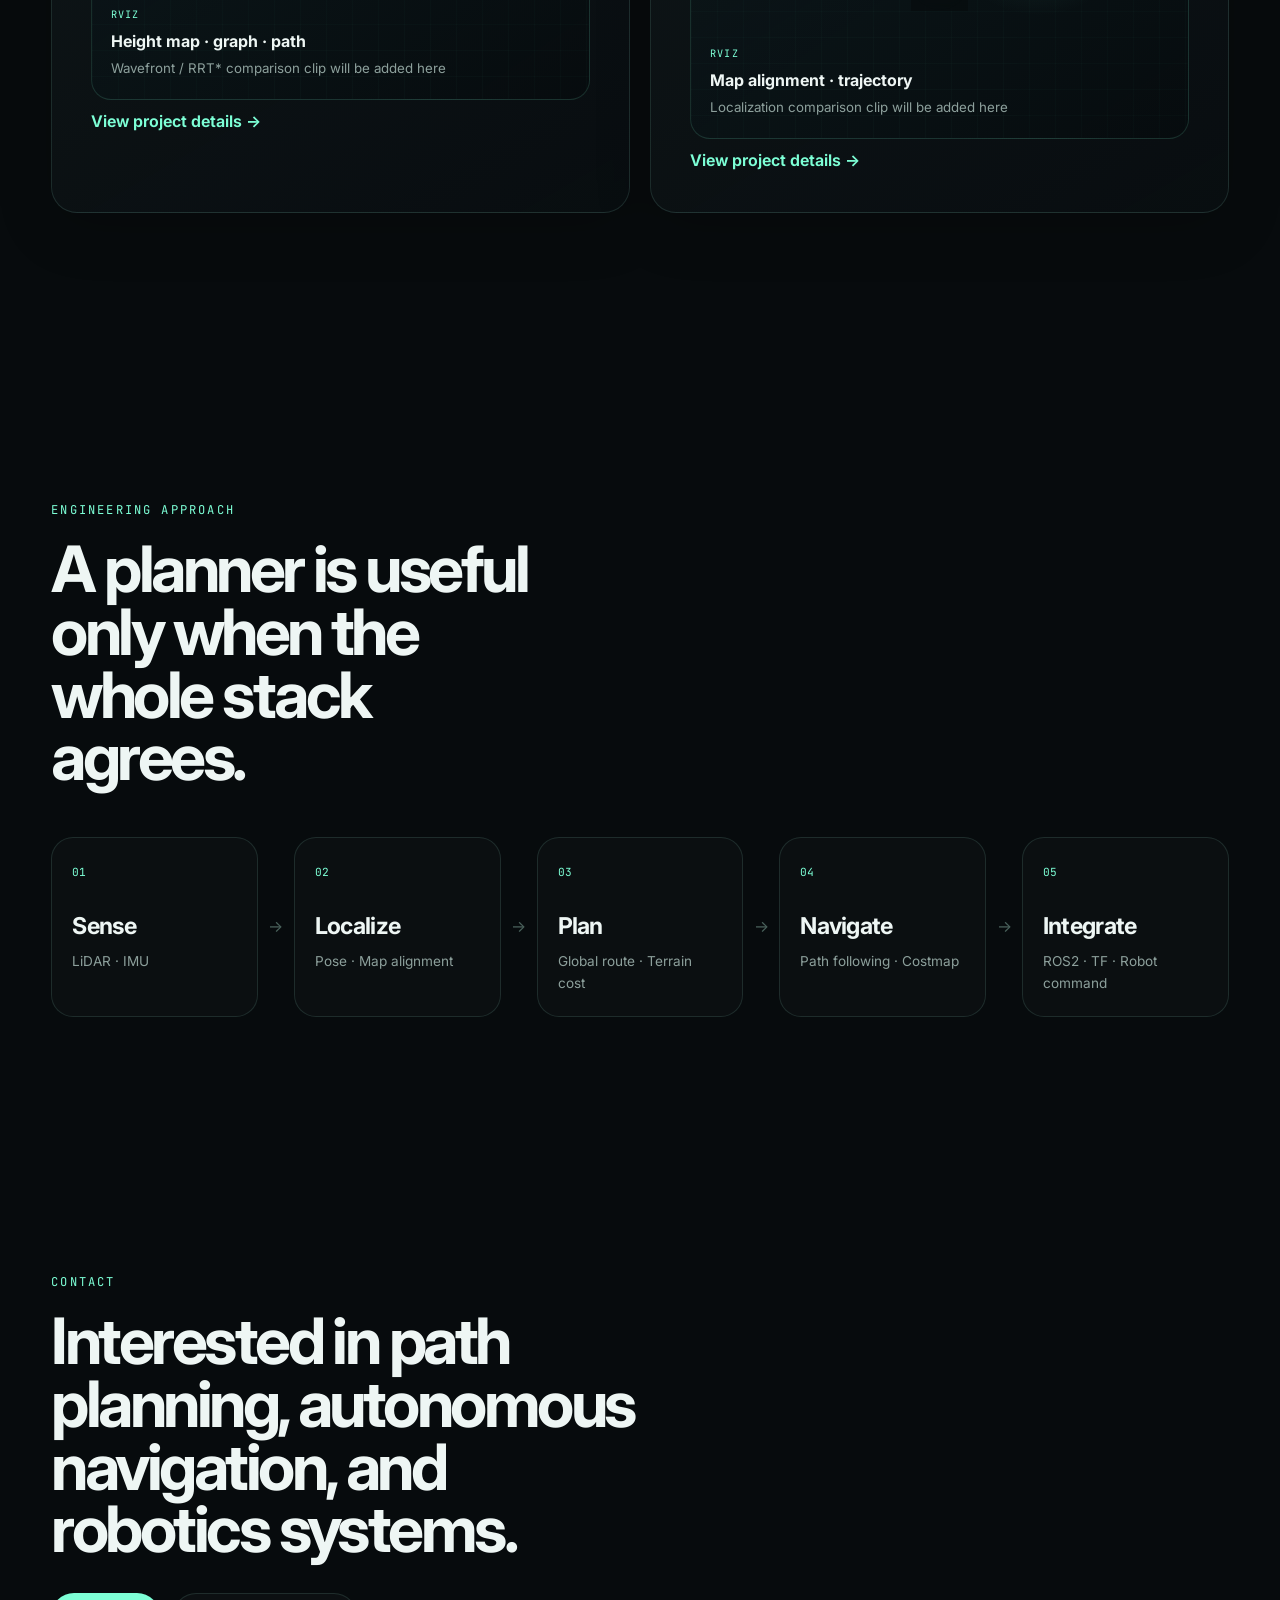
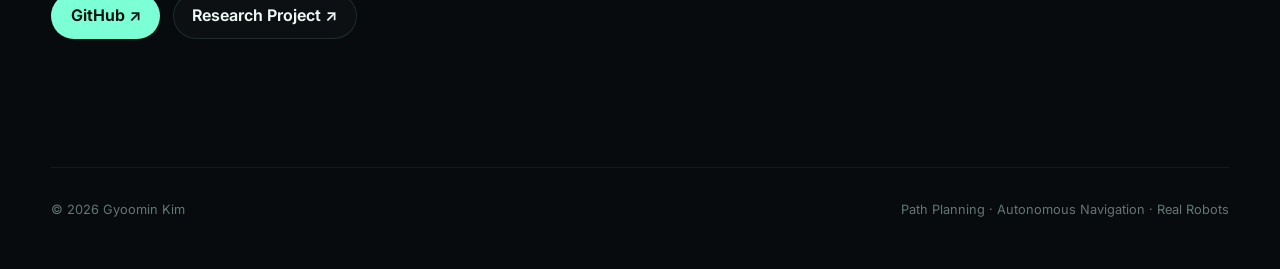
==== commit e97001be: "refactor: reposition portfolio around planning and real-robot navigation" ====
--- a/index.html
+++ b/index.html
@@ -31,7 +31,7 @@
   <main id="top">
     <section class="hero section-shell">
       <div class="hero-copy reveal">
-        <p class="eyebrow" data-en="GY00MIN KIM · ROBOTICS ENGINEER" data-ko="김규민 · ROBOTICS ENGINEER">GY00MIN KIM · ROBOTICS ENGINEER</p>
+        <p class="eyebrow" data-en="GYOOMIN KIM · ROBOTICS ENGINEER" data-ko="김규민 · ROBOTICS ENGINEER">GYOOMIN KIM · ROBOTICS ENGINEER</p>
         <h1>
           <span data-en="Path Planning &" data-ko="Path Planning &">Path Planning &</span><br />
           <span class="accent-text" data-en="Autonomous Navigation" data-ko="Autonomous Navigation">Autonomous Navigation</span><br />
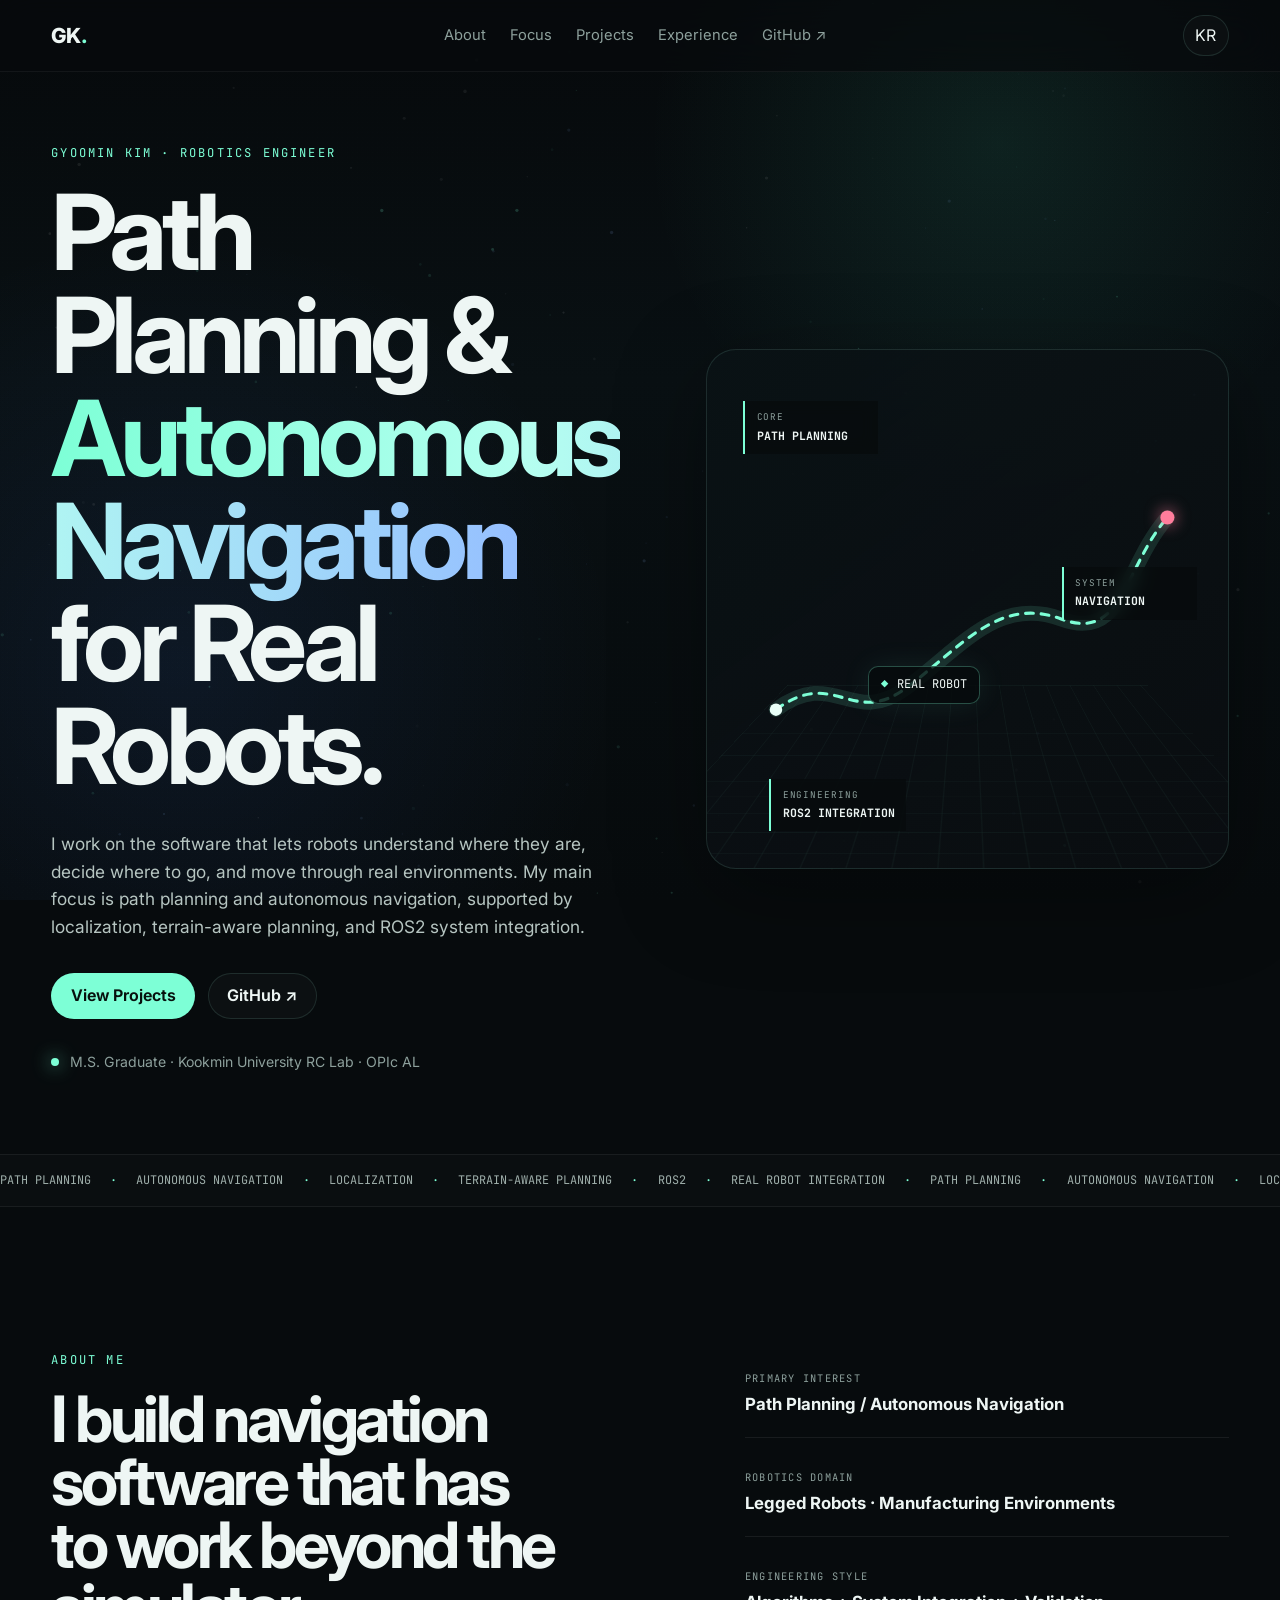
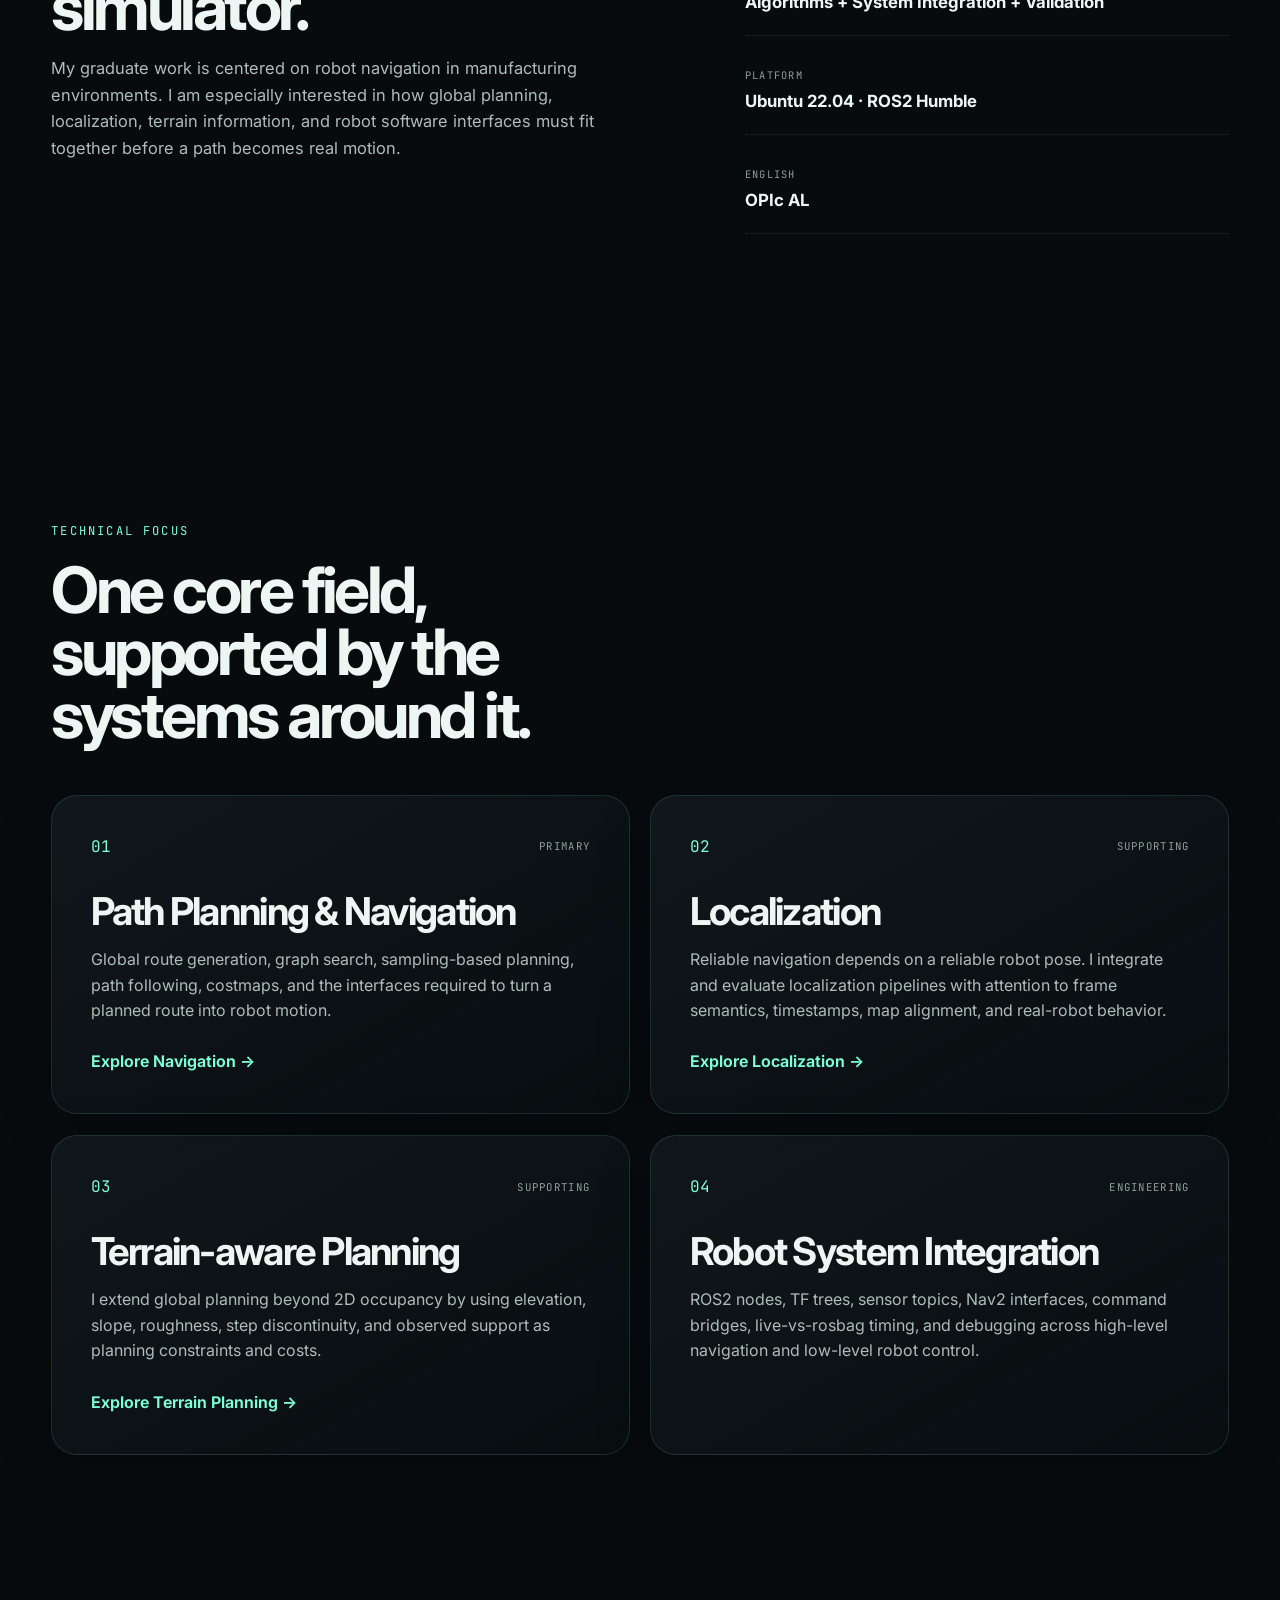
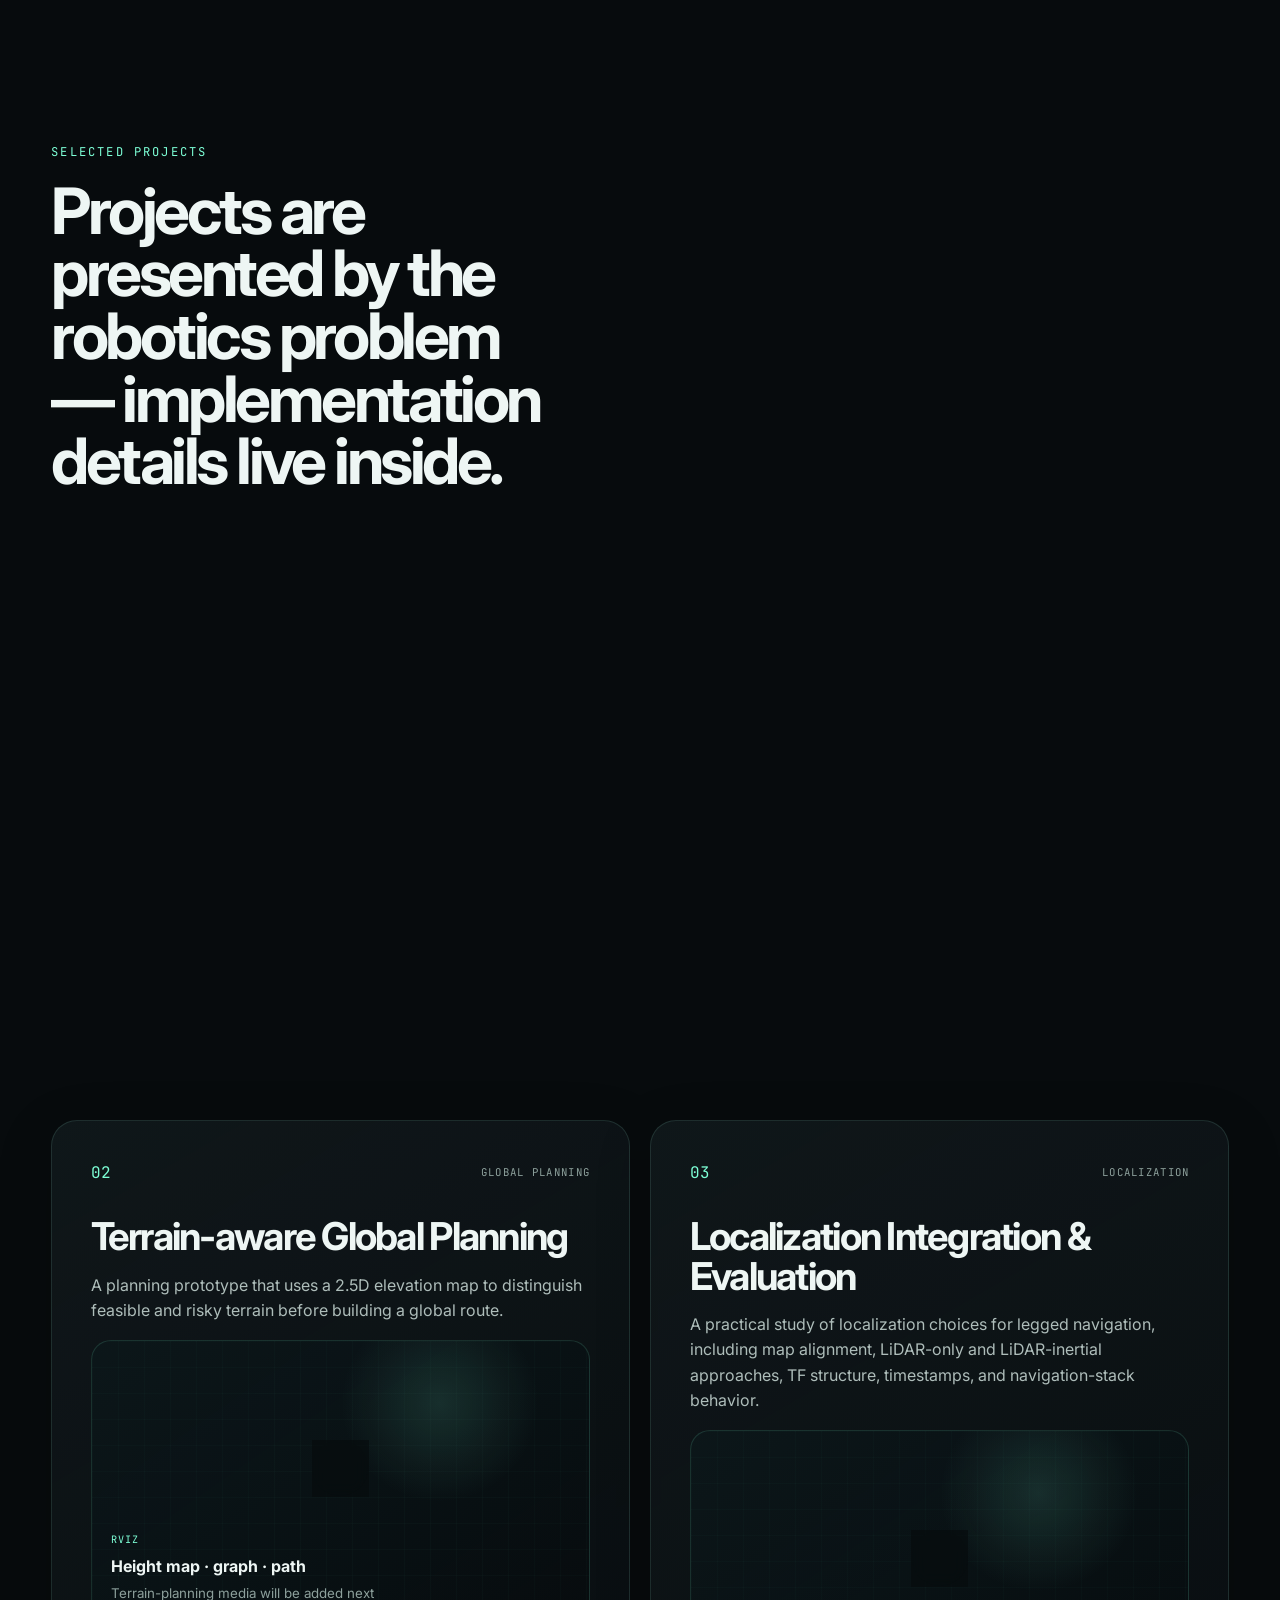
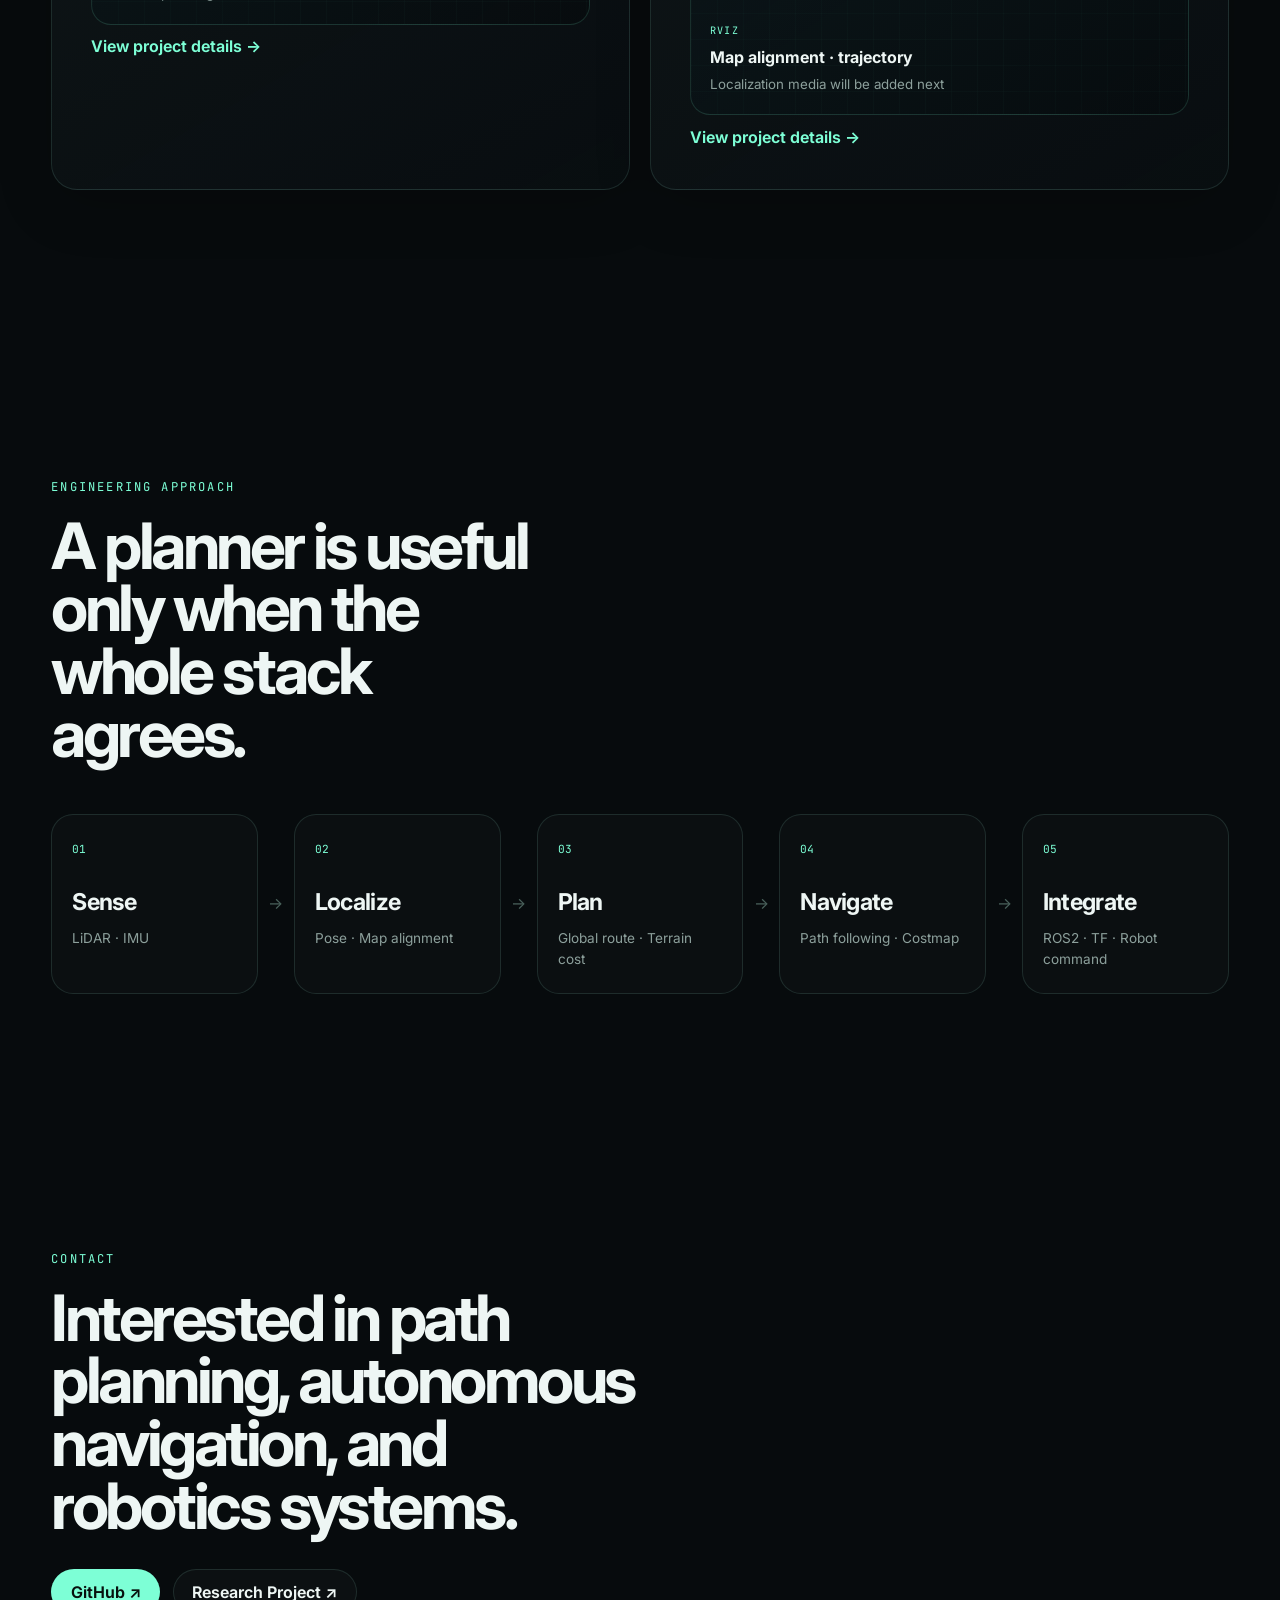
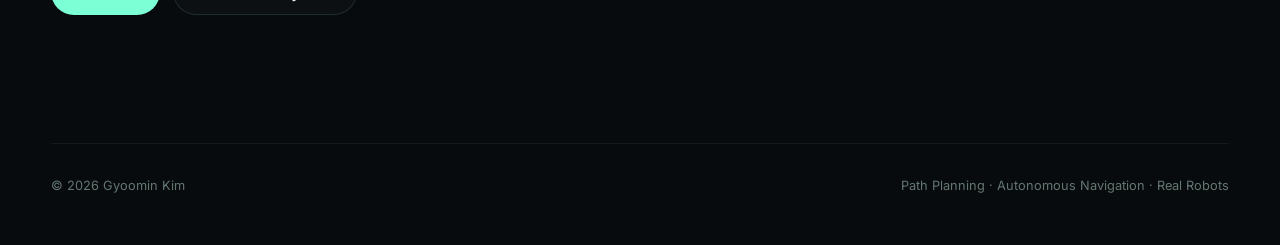
==== commit 127fdc6d: "feat: feature navigation video on portfolio homepage" ====
--- a/index.html
+++ b/index.html
@@ -90,34 +90,11 @@
         <p class="eyebrow" data-en="TECHNICAL FOCUS" data-ko="TECHNICAL FOCUS">TECHNICAL FOCUS</p>
         <h2 data-en="One core field, supported by the systems around it." data-ko="하나의 핵심 분야와, 그것을 실제로 동작하게 만드는 주변 시스템.">One core field, supported by the systems around it.</h2>
       </div>
-
       <div class="project-pair">
-        <article class="project-card reveal">
-          <div class="project-meta"><span class="project-index">01</span><span class="project-state">PRIMARY</span></div>
-          <h3>Path Planning & Navigation</h3>
-          <p data-en="Global route generation, graph search, sampling-based planning, path following, costmaps, and the interfaces required to turn a planned route into robot motion." data-ko="Global Route Generation, Graph Search, Sampling-based Planning, Path Following, Costmap 그리고 계획된 경로를 실제 로봇 움직임으로 연결하는 인터페이스를 다룹니다.">Global route generation, graph search, sampling-based planning, path following, costmaps, and the interfaces required to turn a planned route into robot motion.</p>
-          <a class="text-link" href="navigation.html" data-en="Explore Navigation →" data-ko="Navigation 자세히 보기 →">Explore Navigation →</a>
-        </article>
-
-        <article class="project-card reveal delay-1">
-          <div class="project-meta"><span class="project-index">02</span><span class="project-state">SUPPORTING</span></div>
-          <h3>Localization</h3>
-          <p data-en="Reliable navigation depends on a reliable robot pose. I integrate and evaluate localization pipelines with attention to frame semantics, timestamps, map alignment, and real-robot behavior." data-ko="신뢰할 수 있는 Navigation은 신뢰할 수 있는 Robot Pose에서 시작합니다. Frame semantics, timestamp, map alignment, 실차 거동을 중심으로 Localization pipeline을 통합하고 평가합니다.">Reliable navigation depends on a reliable robot pose. I integrate and evaluate localization pipelines with attention to frame semantics, timestamps, map alignment, and real-robot behavior.</p>
-          <a class="text-link" href="localization.html" data-en="Explore Localization →" data-ko="Localization 자세히 보기 →">Explore Localization →</a>
-        </article>
-
-        <article class="project-card reveal">
-          <div class="project-meta"><span class="project-index">03</span><span class="project-state">SUPPORTING</span></div>
-          <h3>Terrain-aware Planning</h3>
-          <p data-en="For uneven indoor environments, I extend global planning beyond 2D occupancy by using elevation, slope, roughness, step discontinuity, and observed support as planning constraints and costs." data-ko="평면 Occupancy를 넘어 Elevation, Slope, Roughness, Step Discontinuity, Observed Support를 Planning Constraint와 Cost로 활용하는 지형 기반 경로 생성을 연구합니다.">For uneven indoor environments, I extend global planning beyond 2D occupancy by using elevation, slope, roughness, step discontinuity, and observed support as planning constraints and costs.</p>
-          <a class="text-link" href="terrain-planning.html" data-en="Explore Terrain Planning →" data-ko="Terrain Planning 자세히 보기 →">Explore Terrain Planning →</a>
-        </article>
-
-        <article class="project-card reveal delay-1">
-          <div class="project-meta"><span class="project-index">04</span><span class="project-state">ENGINEERING</span></div>
-          <h3>Robot System Integration</h3>
-          <p data-en="ROS2 nodes, TF trees, sensor topics, Nav2 interfaces, command bridges, live-vs-rosbag timing, and debugging across high-level navigation and low-level robot control." data-ko="ROS2 Node, TF Tree, Sensor Topic, Nav2 Interface, Command Bridge, Live/Rosbag Timing 그리고 High-level Navigation과 Low-level Control 사이의 통합 문제를 다룹니다.">ROS2 nodes, TF trees, sensor topics, Nav2 interfaces, command bridges, live-vs-rosbag timing, and debugging across high-level navigation and low-level robot control.</p>
-        </article>
+        <article class="project-card reveal"><div class="project-meta"><span class="project-index">01</span><span class="project-state">PRIMARY</span></div><h3>Path Planning & Navigation</h3><p>Global route generation, graph search, sampling-based planning, path following, costmaps, and the interfaces required to turn a planned route into robot motion.</p><a class="text-link" href="navigation.html">Explore Navigation →</a></article>
+        <article class="project-card reveal delay-1"><div class="project-meta"><span class="project-index">02</span><span class="project-state">SUPPORTING</span></div><h3>Localization</h3><p>Reliable navigation depends on a reliable robot pose. I integrate and evaluate localization pipelines with attention to frame semantics, timestamps, map alignment, and real-robot behavior.</p><a class="text-link" href="localization.html">Explore Localization →</a></article>
+        <article class="project-card reveal"><div class="project-meta"><span class="project-index">03</span><span class="project-state">SUPPORTING</span></div><h3>Terrain-aware Planning</h3><p>I extend global planning beyond 2D occupancy by using elevation, slope, roughness, step discontinuity, and observed support as planning constraints and costs.</p><a class="text-link" href="terrain-planning.html">Explore Terrain Planning →</a></article>
+        <article class="project-card reveal delay-1"><div class="project-meta"><span class="project-index">04</span><span class="project-state">ENGINEERING</span></div><h3>Robot System Integration</h3><p>ROS2 nodes, TF trees, sensor topics, Nav2 interfaces, command bridges, live-vs-rosbag timing, and debugging across high-level navigation and low-level robot control.</p></article>
       </div>
     </section>
 
@@ -136,7 +113,13 @@
             <div class="tag-row"><span>ROS2</span><span>Navigation</span><span>Localization</span><span>Real Robot</span><span>System Integration</span></div>
             <a class="text-link" href="navigation.html" data-en="View project details →" data-ko="프로젝트 자세히 보기 →">View project details →</a>
           </div>
-          <div class="media-slot case-media"><span>REAL ROBOT / RVIZ</span><strong>Navigation demo slot</strong><small>Robot + RViz clip will be added here</small></div>
+          <div class="video-frame hero-video">
+            <video autoplay muted loop playsinline preload="metadata" aria-label="RUBI autonomous navigation with RViz">
+              <source src="assets/media/navigation_hero_web.mp4" type="video/mp4" />
+              Your browser does not support HTML5 video.
+            </video>
+            <div class="video-caption"><span>REAL ROBOT + RVIZ</span><strong>Autonomous navigation demo</strong></div>
+          </div>
         </div>
       </article>
 
@@ -144,54 +127,35 @@
         <article class="project-card reveal">
           <div class="project-meta"><span class="project-index">02</span><span class="project-state">GLOBAL PLANNING</span></div>
           <h3>Terrain-aware Global Planning</h3>
-          <p data-en="A planning prototype that uses a 2.5D elevation map to distinguish feasible and risky terrain before building a global route. It is designed for indoor environments where flat floor and low height discontinuities coexist." data-ko="2.5D Elevation Map을 이용해 이동 가능한 지형과 위험 지형을 구분한 뒤 Global Route를 생성하는 Planning Prototype입니다. 평지와 낮은 단차가 혼재하는 실내 환경을 대상으로 합니다.">A planning prototype that uses a 2.5D elevation map to distinguish feasible and risky terrain before building a global route. It is designed for indoor environments where flat floor and low height discontinuities coexist.</p>
-          <div class="media-slot"><span>RVIZ</span><strong>Height map · graph · path</strong><small>Wavefront / RRT* comparison clip will be added here</small></div>
-          <a class="text-link" href="terrain-planning.html" data-en="View project details →" data-ko="프로젝트 자세히 보기 →">View project details →</a>
+          <p>A planning prototype that uses a 2.5D elevation map to distinguish feasible and risky terrain before building a global route.</p>
+          <div class="media-slot"><span>RVIZ</span><strong>Height map · graph · path</strong><small>Terrain-planning media will be added next</small></div>
+          <a class="text-link" href="terrain-planning.html">View project details →</a>
         </article>
-
         <article class="project-card reveal delay-1">
           <div class="project-meta"><span class="project-index">03</span><span class="project-state">LOCALIZATION</span></div>
           <h3>Localization Integration & Evaluation</h3>
-          <p data-en="A practical study of localization choices for legged navigation, including map alignment, LiDAR-only and LiDAR-inertial approaches, TF structure, timestamps, and how localization quality affects the navigation stack." data-ko="Legged Navigation에서 Localization 선택과 통합을 다룬 실험입니다. Map Alignment, LiDAR-only / LiDAR-Inertial 접근, TF Structure, Timestamp 그리고 Localization 품질이 Navigation Stack에 미치는 영향을 확인합니다.">A practical study of localization choices for legged navigation, including map alignment, LiDAR-only and LiDAR-inertial approaches, TF structure, timestamps, and how localization quality affects the navigation stack.</p>
-          <div class="media-slot"><span>RVIZ</span><strong>Map alignment · trajectory</strong><small>Localization comparison clip will be added here</small></div>
-          <a class="text-link" href="localization.html" data-en="View project details →" data-ko="프로젝트 자세히 보기 →">View project details →</a>
+          <p>A practical study of localization choices for legged navigation, including map alignment, LiDAR-only and LiDAR-inertial approaches, TF structure, timestamps, and navigation-stack behavior.</p>
+          <div class="media-slot"><span>RVIZ</span><strong>Map alignment · trajectory</strong><small>Localization media will be added next</small></div>
+          <a class="text-link" href="localization.html">View project details →</a>
         </article>
       </div>
     </section>
 
     <section id="experience" class="section-shell system-section">
-      <div class="section-heading reveal">
-        <p class="eyebrow" data-en="ENGINEERING APPROACH" data-ko="ENGINEERING APPROACH">ENGINEERING APPROACH</p>
-        <h2 data-en="A planner is useful only when the whole stack agrees." data-ko="Planner는 전체 Stack이 함께 맞아야 실제로 의미가 있습니다.">A planner is useful only when the whole stack agrees.</h2>
-      </div>
+      <div class="section-heading reveal"><p class="eyebrow">ENGINEERING APPROACH</p><h2>A planner is useful only when the whole stack agrees.</h2></div>
       <div class="pipeline reveal">
-        <div class="pipeline-step"><span>01</span><strong>Sense</strong><p>LiDAR · IMU</p></div>
-        <div class="pipeline-arrow">→</div>
-        <div class="pipeline-step"><span>02</span><strong>Localize</strong><p>Pose · Map alignment</p></div>
-        <div class="pipeline-arrow">→</div>
-        <div class="pipeline-step"><span>03</span><strong>Plan</strong><p>Global route · Terrain cost</p></div>
-        <div class="pipeline-arrow">→</div>
-        <div class="pipeline-step"><span>04</span><strong>Navigate</strong><p>Path following · Costmap</p></div>
-        <div class="pipeline-arrow">→</div>
+        <div class="pipeline-step"><span>01</span><strong>Sense</strong><p>LiDAR · IMU</p></div><div class="pipeline-arrow">→</div>
+        <div class="pipeline-step"><span>02</span><strong>Localize</strong><p>Pose · Map alignment</p></div><div class="pipeline-arrow">→</div>
+        <div class="pipeline-step"><span>03</span><strong>Plan</strong><p>Global route · Terrain cost</p></div><div class="pipeline-arrow">→</div>
+        <div class="pipeline-step"><span>04</span><strong>Navigate</strong><p>Path following · Costmap</p></div><div class="pipeline-arrow">→</div>
         <div class="pipeline-step"><span>05</span><strong>Integrate</strong><p>ROS2 · TF · Robot command</p></div>
       </div>
     </section>
 
-    <section class="contact-section section-shell reveal">
-      <p class="eyebrow">CONTACT</p>
-      <h2 data-en="Interested in path planning, autonomous navigation, and robotics systems." data-ko="Path Planning, Autonomous Navigation, Robotics System 분야에 관심이 있습니다.">Interested in path planning, autonomous navigation, and robotics systems.</h2>
-      <div class="hero-actions">
-        <a class="btn btn-primary" href="https://github.com/Kimgyoomin" target="_blank" rel="noreferrer">GitHub ↗</a>
-        <a class="btn btn-ghost" href="https://github.com/Kimgyoomin/navigation_real/tree/rubi_simulation" target="_blank" rel="noreferrer" data-en="Research Project ↗" data-ko="연구 프로젝트 ↗">Research Project ↗</a>
-      </div>
-    </section>
+    <section class="contact-section section-shell reveal"><p class="eyebrow">CONTACT</p><h2>Interested in path planning, autonomous navigation, and robotics systems.</h2><div class="hero-actions"><a class="btn btn-primary" href="https://github.com/Kimgyoomin" target="_blank" rel="noreferrer">GitHub ↗</a><a class="btn btn-ghost" href="https://github.com/Kimgyoomin/navigation_real/tree/rubi_simulation" target="_blank" rel="noreferrer">Research Project ↗</a></div></section>
   </main>
 
-  <footer>
-    <span>© 2026 Gyoomin Kim</span>
-    <span>Path Planning · Autonomous Navigation · Real Robots</span>
-  </footer>
-
+  <footer><span>© 2026 Gyoomin Kim</span><span>Path Planning · Autonomous Navigation · Real Robots</span></footer>
   <script src="script.js"></script>
 </body>
 </html>
--- a/v2.css
+++ b/v2.css
@@ -20,16 +20,8 @@
   line-height: .98;
 }
 
-.capability-copy p {
-  color: #aebdba;
-  max-width: 62ch;
-}
-
-.media-pair {
-  display: grid;
-  grid-template-columns: 1fr 1fr;
-  gap: .9rem;
-}
+.capability-copy p { color: #aebdba; max-width: 62ch; }
+.media-pair { display: grid; grid-template-columns: 1fr 1fr; gap: .9rem; }
 
 .media-slot {
   position: relative;
@@ -60,13 +52,10 @@
 .media-slot::after {
   content: "▶";
   position: absolute;
-  left: 50%;
-  top: 45%;
+  left: 50%; top: 45%;
   transform: translate(-50%, -50%);
-  width: 54px;
-  height: 54px;
-  display: grid;
-  place-items: center;
+  width: 54px; height: 54px;
+  display: grid; place-items: center;
   border: 1px solid rgba(125,255,214,.34);
   border-radius: 50%;
   color: var(--accent);
@@ -79,6 +68,42 @@
 .media-slot strong { margin-top: .35rem; font-size: 1rem; }
 .media-slot small { margin-top: .2rem; color: var(--muted); }
 .media-slot-wide { grid-column: 1 / -1; min-height: 330px; }
+
+.video-frame {
+  position: relative;
+  overflow: hidden;
+  border: 1px solid rgba(125,255,214,.16);
+  border-radius: 20px;
+  background: #05090b;
+  box-shadow: 0 18px 60px rgba(0,0,0,.28);
+}
+.video-frame video {
+  display: block;
+  width: 100%;
+  height: 100%;
+  min-height: 285px;
+  object-fit: cover;
+  background: #05090b;
+}
+.video-frame.hero-video video { min-height: 420px; }
+.video-caption {
+  position: absolute;
+  left: 0; right: 0; bottom: 0;
+  padding: 2.6rem 1.2rem 1rem;
+  background: linear-gradient(transparent, rgba(3,7,9,.90));
+  pointer-events: none;
+}
+.video-caption span {
+  display: block;
+  color: var(--accent);
+  font-family: "JetBrains Mono", monospace;
+  font-size: .62rem;
+  letter-spacing: .12em;
+}
+.video-caption strong { display: block; margin-top: .2rem; font-size: .95rem; }
+.video-frame video[controls] { cursor: pointer; }
+.video-frame.compact video { min-height: 300px; }
+.video-note { color: var(--muted); font-size: .82rem; margin-top: .65rem; }
 
 .case-page { padding: 7rem 0 9rem; }
 .case-hero { display: grid; grid-template-columns: .9fr 1.1fr; gap: 4rem; align-items: center; min-height: 70vh; }
@@ -100,4 +125,5 @@
   .case-grid { grid-template-columns: 1fr; }
   .media-pair { grid-template-columns: 1fr; }
   .media-slot-wide { grid-column: auto; }
+  .video-frame.hero-video video { min-height: 300px; }
 }
